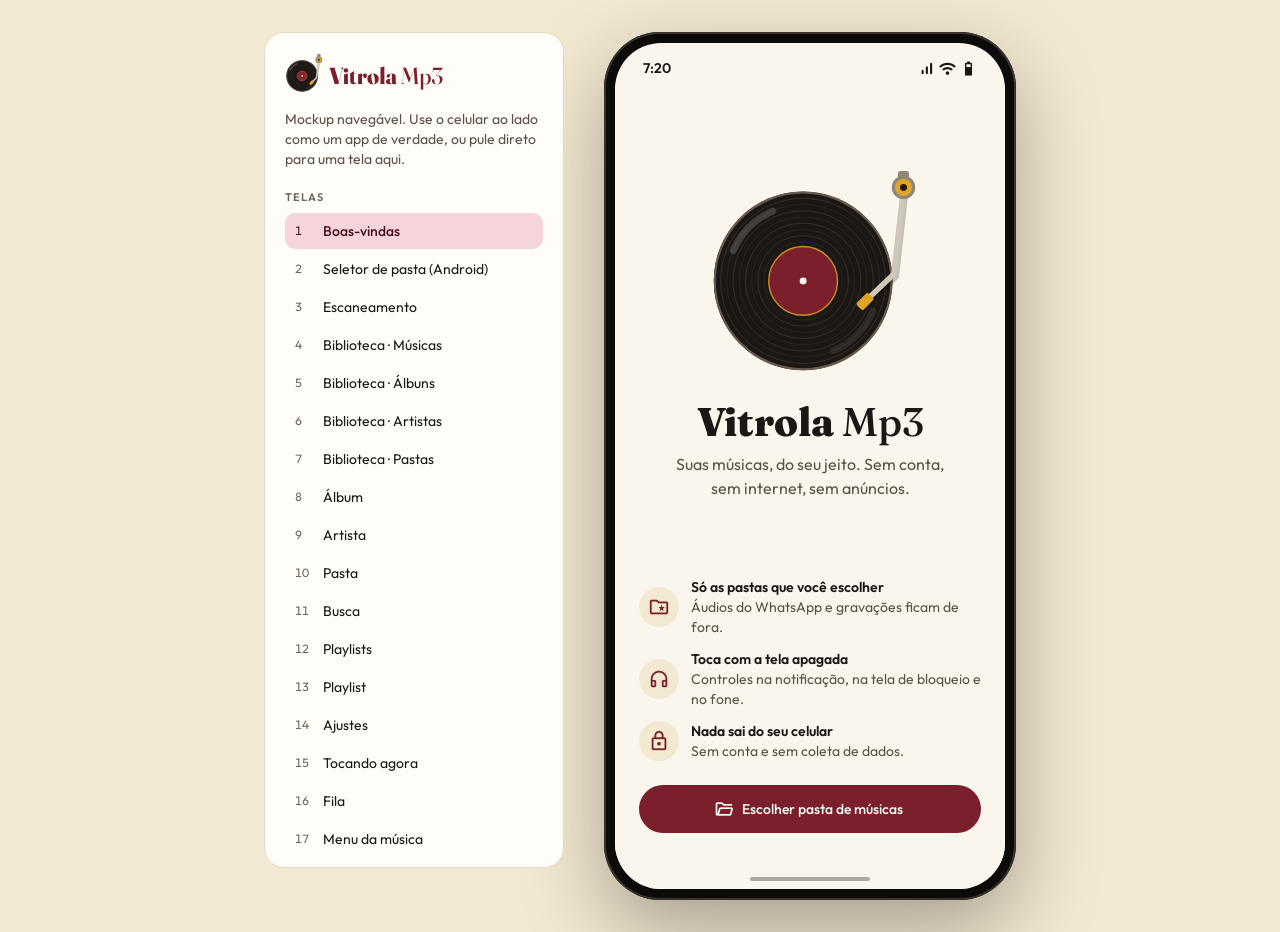
==== design/03-mockup/index.html @ 613a1126 "Adiciona mockup HTML navegável do app - 16 telas: boas-vindas, seletor de pasta (SAF), escaneamento," ====
<!doctype html>
<html lang="pt-BR">
<head>
<meta charset="utf-8">
<meta name="viewport" content="width=device-width, initial-scale=1, viewport-fit=cover">
<title>Vitrola Mp3 – Mockup</title>
<link rel="preconnect" href="https://fonts.googleapis.com">
<link rel="preconnect" href="https://fonts.gstatic.com" crossorigin>
<link href="https://fonts.googleapis.com/css2?family=Fraunces:opsz,wght@9..144,500;9..144,600;9..144,700;9..144,800&family=Outfit:wght@400;500;600&display=swap" rel="stylesheet">
<link href="https://fonts.googleapis.com/css2?family=Material+Symbols+Rounded:opsz,wght,FILL,GRAD@24,400,0..1,0&display=block" rel="stylesheet">
<link rel="stylesheet" href="../02-style-guide/tokens.css">
<link rel="stylesheet" href="mockup.css">
<script src="../02-style-guide/tokens.js"></script>
<script src="dados.js"></script>
</head>
<body>

<div class="stage">
  <!-- Painel de validação (só no desktop) -->
  <aside class="panel" id="panel" aria-label="Painel do mockup">
    <div class="panel-head">
      <img class="logo-p" src="../01-logo/export/vitrola-mp3-horizontal-positivo.svg" alt="Vitrola Mp3">
      <img class="logo-n" src="../01-logo/export/vitrola-mp3-horizontal-negativo.svg" alt="Vitrola Mp3">
      <p>Mockup navegável. Use o celular ao lado como um app de verdade, ou pule direto para uma tela aqui.</p>
    </div>

    <div class="panel-sec">
      <h2>Telas</h2>
      <nav class="jump" id="jump"></nav>
    </div>

    <div class="panel-sec">
      <h2>Simular</h2>
      <div class="sim">
        <button data-sim="notificacao"><span class="ms">notifications</span>Notificação de mídia</button>
        <button data-sim="bloqueio"><span class="ms">lock</span>Tela de bloqueio</button>
        <button data-sim="reabrir"><span class="ms">restart_alt</span>Fechar e reabrir o app</button>
        <button data-sim="fone"><span class="ms">headset_off</span>Desconectar o fone</button>
        <button data-sim="erro"><span class="ms">error</span>Arquivo com problema</button>
        <button data-sim="permissao"><span class="ms">folder_off</span>Perder acesso à pasta</button>
        <button data-sim="zerar"><span class="ms">refresh</span>Começar do zero</button>
      </div>
    </div>

    <div class="panel-sec">
      <h2>Tema</h2>
      <div class="seg" id="panel-theme" role="group" aria-label="Tema">
        <button data-tema="auto">Automático</button><button data-tema="light">Claro</button><button data-tema="dark">Escuro</button>
      </div>
    </div>

    <div class="panel-sec" id="nota-tela">
      <h2>Sobre esta tela</h2>
      <p id="nota-texto"></p>
    </div>
  </aside>

  <!-- Celular -->
  <div class="phone-wrap">
    <div class="phone" id="phone">
      <div class="app" id="app">
        <div class="statusbar"><span id="relogio">9:41</span><span class="sb-icons"><span class="ms">signal_cellular_alt</span><span class="ms">wifi</span><span class="ms">battery_5_bar</span></span></div>
        <div class="screens" id="screens"></div>
        <div class="bottom" id="bottom">
          <div class="mini" id="mini" hidden></div>
          <nav class="bnav" id="bnav" aria-label="Navegação principal">
            <button data-tab="biblioteca"><span class="pill"><span class="ms">library_music</span></span>Biblioteca</button>
            <button data-tab="playlists"><span class="pill"><span class="ms">queue_music</span></span>Playlists</button>
            <button data-tab="busca"><span class="pill"><span class="ms">search</span></span>Buscar</button>
            <button data-tab="ajustes"><span class="pill"><span class="ms">settings</span></span>Ajustes</button>
          </nav>
        </div>
        <div class="np" id="np" aria-hidden="true"></div>
        <div class="overlay" id="overlay"></div>
        <div class="snack-area" id="snack-area"></div>
        <div class="gesture"></div>
      </div>
    </div>
  </div>
</div>

<button class="panel-fab" id="panel-fab" aria-label="Abrir painel do mockup"><span class="ms">chevron_right</span></button>

<script src="mockup.js"></script>
</body>
</html>
---- design/02-style-guide/tokens.css ----
/* Gerado por gerar_tokens.py a partir de tokens.json. Não edite à mão. */
:root {
  --cor-fundo: #FAF6EE;
  --cor-superficie: #FFFDF8;
  --cor-superficie-2: #F3E9D2;
  --cor-superficie-3: #E6DAC0;
  --cor-texto: #1B1714;
  --cor-texto-2: #5A5148;
  --cor-texto-3: #6E655A;
  --cor-borda: #E6DAC0;
  --cor-borda-forte: #A89F90;
  --cor-primaria: #7A1F2B;
  --cor-sobre-primaria: #FFFDF8;
  --cor-primaria-container: #F5D5DA;
  --cor-sobre-primaria-container: #4B121B;
  --cor-destaque: #E0A526;
  --cor-sobre-destaque: #1B1714;
  --cor-destaque-container: #FAE9B8;
  --cor-sobre-destaque-container: #4F3708;
  --cor-erro: #B3261E;
  --cor-sucesso: #2E7D4F;
  --cor-acao-aviso: #E0A526;
  --cor-disco: #1B1714;
  --cor-sulco: #3A322C;
  --cor-metal: #CFC8B8;
  --cor-veu: rgba(27, 23, 20, 0.45);
  --fonte-marca: "Fraunces", Georgia, serif;
  --fonte-interface: "Outfit", system-ui, sans-serif;
  --tipo-display: 800 40px/44px var(--fonte-marca);
  --tipo-titulo: 700 28px/34px var(--fonte-marca);
  --tipo-titulo-m: 600 22px/28px var(--fonte-marca);
  --tipo-subtitulo: 600 18px/24px var(--fonte-interface);
  --tipo-corpo: 400 16px/24px var(--fonte-interface);
  --tipo-corpo-p: 400 14px/20px var(--fonte-interface);
  --tipo-rotulo: 500 14px/20px var(--fonte-interface);
  --tipo-legenda: 400 12px/16px var(--fonte-interface);
  --tipo-sobrelinha: 600 11px/16px var(--fonte-interface);
  --espaco-1: 4px;
  --espaco-2: 8px;
  --espaco-3: 12px;
  --espaco-4: 16px;
  --espaco-5: 20px;
  --espaco-6: 24px;
  --espaco-8: 32px;
  --espaco-10: 40px;
  --espaco-12: 48px;
  --espaco-16: 64px;
  --raio-xs: 6px;
  --raio-p: 10px;
  --raio-m: 14px;
  --raio-g: 20px;
  --raio-gg: 28px;
  --raio-total: 999px;
  --elevacao-1: 0 1px 2px rgba(27,23,20,.08), 0 1px 3px rgba(27,23,20,.06);
  --elevacao-2: 0 4px 12px rgba(27,23,20,.10), 0 2px 4px rgba(27,23,20,.06);
  --elevacao-3: 0 12px 32px rgba(27,23,20,.18), 0 4px 8px rgba(27,23,20,.08);
  --duracao-rapida: 150ms;
  --duracao-media: 300ms;
  --duracao-longa: 500ms;
  --duracao-braco: 700ms;
  --duracao-volta-disco: 1800ms;
  --curva-padrao: cubic-bezier(0.2, 0, 0, 1);
  --curva-entrada: cubic-bezier(0.05, 0.7, 0.1, 1);
  --curva-saida: cubic-bezier(0.3, 0, 0.8, 0.15);
  --curva-braco: cubic-bezier(0.4, 0.1, 0.2, 1);
  color-scheme: light;
}
@media (prefers-color-scheme: dark) {
  :root:not([data-theme="light"]) {
    --cor-fundo: #120F0D;
    --cor-superficie: #1B1714;
    --cor-superficie-2: #26201C;
    --cor-superficie-3: #3A322C;
    --cor-texto: #F3E9D2;
    --cor-texto-2: #CFC8B8;
    --cor-texto-3: #A89F90;
    --cor-borda: #3A322C;
    --cor-borda-forte: #5A5148;
    --cor-primaria: #D67887;
    --cor-sobre-primaria: #330B12;
    --cor-primaria-container: #631824;
    --cor-sobre-primaria-container: #F5D5DA;
    --cor-destaque: #ECBD48;
    --cor-sobre-destaque: #2E2005;
    --cor-destaque-container: #4F3708;
    --cor-sobre-destaque-container: #FAE9B8;
    --cor-erro: #F2B8B5;
    --cor-sucesso: #7FD1A0;
    --cor-acao-aviso: #7A1F2B;
    --cor-disco: #0B0908;
    --cor-sulco: #2C2521;
    --cor-metal: #CFC8B8;
    --cor-veu: rgba(0, 0, 0, 0.6);
    color-scheme: dark;
  }
}
:root[data-theme="dark"] {
  --cor-fundo: #120F0D;
  --cor-superficie: #1B1714;
  --cor-superficie-2: #26201C;
  --cor-superficie-3: #3A322C;
  --cor-texto: #F3E9D2;
  --cor-texto-2: #CFC8B8;
  --cor-texto-3: #A89F90;
  --cor-borda: #3A322C;
  --cor-borda-forte: #5A5148;
  --cor-primaria: #D67887;
  --cor-sobre-primaria: #330B12;
  --cor-primaria-container: #631824;
  --cor-sobre-primaria-container: #F5D5DA;
  --cor-destaque: #ECBD48;
  --cor-sobre-destaque: #2E2005;
  --cor-destaque-container: #4F3708;
  --cor-sobre-destaque-container: #FAE9B8;
  --cor-erro: #F2B8B5;
  --cor-sucesso: #7FD1A0;
  --cor-acao-aviso: #7A1F2B;
  --cor-disco: #0B0908;
  --cor-sulco: #2C2521;
  --cor-metal: #CFC8B8;
  --cor-veu: rgba(0, 0, 0, 0.6);
  color-scheme: dark;
}
---- design/03-mockup/mockup.css ----
/* Mockup do Vitrola Mp3. Cores, tipos e medidas vêm de ../02-style-guide/tokens.css */

* { box-sizing: border-box; }
html, body { margin: 0; height: 100%; }
body { background: var(--cor-superficie-2); color: var(--cor-texto); font: var(--tipo-corpo); -webkit-font-smoothing: antialiased; }
button { font: inherit; color: inherit; }
[hidden] { display: none !important; }
.ms { font-family: "Material Symbols Rounded"; font-weight: normal; font-style: normal; font-size: 24px; line-height: 1; display: inline-block; white-space: nowrap; direction: ltr; font-feature-settings: "liga"; font-variation-settings: "FILL" 0, "wght" 400, "opsz" 24; user-select: none; flex: none; }
.ms.fill { font-variation-settings: "FILL" 1, "wght" 400, "opsz" 24; }

/* ---------- Palco: painel + celular ---------- */
.stage { min-height: 100%; display: flex; gap: 40px; justify-content: center; align-items: flex-start; padding: 32px 24px; }
.panel { width: 300px; flex: none; position: sticky; top: 32px; max-height: calc(100vh - 64px); overflow: auto; background: var(--cor-superficie); border: 1px solid var(--cor-borda); border-radius: var(--raio-g); padding: 20px; display: flex; flex-direction: column; gap: 20px; }
.panel-head img { height: 40px; }
.panel-head p { font: var(--tipo-corpo-p); color: var(--cor-texto-2); margin: 10px 0 0; }
.logo-n { display: none; }
:root[data-theme="dark"] .logo-p { display: none; }
:root[data-theme="dark"] .logo-n { display: block; }
@media (prefers-color-scheme: dark) {
  :root:not([data-theme="light"]) .logo-p { display: none; }
  :root:not([data-theme="light"]) .logo-n { display: block; }
}
.panel h2 { font: var(--tipo-sobrelinha); letter-spacing: .08em; text-transform: uppercase; color: var(--cor-texto-3); margin: 0 0 8px; }
.jump { display: flex; flex-direction: column; gap: 2px; }
.jump button, .sim button { text-align: left; border: 0; background: none; padding: 8px 10px; border-radius: var(--raio-p); cursor: pointer; font: var(--tipo-corpo-p); color: var(--cor-texto); display: flex; align-items: center; gap: 10px; }
.jump button:hover, .sim button:hover { background: var(--cor-superficie-2); }
.jump button[aria-current="true"] { background: var(--cor-primaria-container); color: var(--cor-sobre-primaria-container); font-weight: 500; }
.jump .n { font: var(--tipo-legenda); color: var(--cor-texto-3); width: 18px; font-variant-numeric: tabular-nums; }
.jump button[aria-current="true"] .n { color: inherit; }
.sim { display: flex; flex-direction: column; gap: 2px; }
.sim .ms { font-size: 20px; color: var(--cor-texto-2); }
.seg { display: flex; background: var(--cor-superficie-2); border-radius: var(--raio-total); padding: 3px; }
.seg button { flex: 1; border: 0; background: none; border-radius: var(--raio-total); padding: 7px 4px; font: var(--tipo-rotulo); font-size: 13px; color: var(--cor-texto-2); cursor: pointer; }
.seg button[aria-pressed="true"] { background: var(--cor-superficie); color: var(--cor-texto); box-shadow: var(--elevacao-1); }
#nota-texto { margin: 0; font: var(--tipo-corpo-p); color: var(--cor-texto-2); }
.panel-fab { display: none; }

.phone-wrap { flex: none; }
.phone { width: 412px; height: 868px; border-radius: 56px; padding: 11px; background: #0D0B0A; box-shadow: 0 30px 80px rgba(27,23,20,.35), inset 0 0 0 2px #3A322C; }
.app { position: relative; width: 390px; height: 846px; border-radius: 46px; overflow: hidden; overflow: clip; background: var(--cor-fundo); display: flex; flex-direction: column; isolation: isolate; }

/* Celular de verdade: sem quadro, app em tela cheia */
@media (max-width: 760px) {
  .stage { padding: 0; display: block; }
  .phone-wrap { width: 100%; }
  .phone { width: 100%; height: 100dvh; border-radius: 0; padding: 0; box-shadow: none; background: none; }
  .app { width: 100%; height: 100dvh; border-radius: 0; }
  .statusbar, .gesture { display: none; }
  .panel { display: none; position: fixed; inset: 0; z-index: 100; width: auto; max-height: none; border-radius: 0; top: 0; }
  .panel.aberto { display: flex; }
  .panel-fab { display: grid; place-items: center; position: fixed; top: 50%; left: 0; z-index: 101; width: 22px; height: 56px; margin-top: -28px; border-radius: 0 12px 12px 0; border: 0; background: var(--cor-texto); color: var(--cor-fundo); opacity: .45; cursor: pointer; padding: 0; }
  .panel-fab .ms { font-size: 18px; }
  .panel.aberto + .phone-wrap + .panel-fab, .panel-fab.aberto { opacity: .9; }
}
@media (min-width: 761px) and (max-width: 1100px) { .panel { width: 250px; } .stage { gap: 24px; } }

/* ---------- Barras do sistema ---------- */
.statusbar { height: 44px; flex: none; display: flex; justify-content: space-between; align-items: center; padding: 6px 28px 0; font: 600 14px/1 var(--fonte-interface); color: var(--cor-texto); z-index: 5; }
.sb-icons { display: flex; gap: 4px; }
.sb-icons .ms { font-size: 17px; }
.gesture { position: absolute; bottom: 8px; left: 50%; width: 120px; height: 4px; margin-left: -60px; border-radius: 2px; background: var(--cor-texto); opacity: .35; z-index: 60; pointer-events: none; }

/* ---------- Telas ---------- */
.screens { flex: 1; position: relative; overflow: hidden; overflow: clip; }
.screen { position: absolute; inset: 0; overflow-y: auto; overflow-x: hidden; background: var(--cor-fundo); scrollbar-width: none; padding-bottom: 24px; }
.screen::-webkit-scrollbar { display: none; }
.screen.push-in { animation: pushIn var(--duracao-media) var(--curva-padrao) both; z-index: 2; }
.screen.push-out { animation: pushOut var(--duracao-media) var(--curva-padrao) both; }
.screen.pop-in { animation: popIn var(--duracao-media) var(--curva-padrao) both; }
.screen.pop-out { animation: popOut var(--duracao-media) var(--curva-padrao) both; z-index: 2; }
.screen.fade-in { animation: fadeIn var(--duracao-media) var(--curva-padrao) both; z-index: 2; }
@keyframes pushIn { from { transform: translateX(100%); } to { transform: none; } }
@keyframes pushOut { to { transform: translateX(-25%); opacity: .6; } }
@keyframes popIn { from { transform: translateX(-25%); opacity: .6; } to { transform: none; opacity: 1; } }
@keyframes popOut { to { transform: translateX(100%); } }
@keyframes fadeIn { from { opacity: 0; transform: translateY(8px); } to { opacity: 1; transform: none; } }

.topbar { position: sticky; top: 0; z-index: 3; display: flex; align-items: center; gap: 4px; padding: 6px 8px; min-height: 60px; background: color-mix(in srgb, var(--cor-fundo) 92%, transparent); backdrop-filter: blur(12px); }
.topbar h1 { font: var(--tipo-titulo); margin: 0 0 0 8px; flex: 1; white-space: nowrap; overflow: hidden; text-overflow: ellipsis; }
.topbar h1.small { font: var(--tipo-subtitulo); }
.topbar.scrolled { box-shadow: 0 1px 0 var(--cor-borda); }
.pad { padding: 0 16px; }

/* ---------- Componentes (do style guide) ---------- */
.btn { font: var(--tipo-rotulo); height: 48px; padding: 0 22px; border-radius: var(--raio-total); border: 0; cursor: pointer; display: inline-flex; align-items: center; justify-content: center; gap: 8px; transition: transform var(--duracao-rapida) var(--curva-padrao), box-shadow var(--duracao-rapida); white-space: nowrap; }
.btn .ms { font-size: 20px; margin-left: -4px; }
.btn:active { transform: scale(.97); }
.btn-pri { background: var(--cor-primaria); color: var(--cor-sobre-primaria); }
.btn-ton { background: var(--cor-primaria-container); color: var(--cor-sobre-primaria-container); }
.btn-dest { background: var(--cor-destaque); color: var(--cor-sobre-destaque); }
.btn-cont { background: transparent; color: var(--cor-primaria); box-shadow: inset 0 0 0 1.5px var(--cor-borda-forte); }
.btn-txt { background: transparent; color: var(--cor-primaria); padding: 0 12px; }
.btn-perigo { background: var(--cor-erro); color: var(--cor-superficie); }
.btn-row { display: flex; gap: 10px; }
.btn-row .btn { flex: 1; }
.icon-btn { width: 48px; height: 48px; border-radius: 50%; border: 0; background: transparent; color: var(--cor-texto); display: inline-grid; place-items: center; cursor: pointer; flex: none; transition: background var(--duracao-rapida); position: relative; }
.icon-btn:hover { background: color-mix(in srgb, var(--cor-texto) 7%, transparent); }
.icon-btn.on { color: var(--cor-primaria); }
.icon-btn.on::after { content: ""; position: absolute; bottom: 6px; width: 4px; height: 4px; border-radius: 50%; background: currentColor; }
.icon-btn.fav-on { color: var(--cor-primaria); }
.chips { display: flex; gap: 8px; padding: 4px 16px 12px; overflow-x: auto; scrollbar-width: none; }
.chip-f { font: var(--tipo-rotulo); height: 36px; padding: 0 14px; border-radius: var(--raio-total); border: 1.5px solid var(--cor-borda-forte); background: transparent; color: var(--cor-texto-2); cursor: pointer; display: inline-flex; align-items: center; gap: 6px; flex: none; transition: all var(--duracao-rapida) var(--curva-padrao); }
.chip-f .ms { font-size: 18px; margin-left: -4px; display: none; }
.chip-f[aria-pressed="true"] { background: var(--cor-primaria); border-color: var(--cor-primaria); color: var(--cor-sobre-primaria); }
.chip-f[aria-pressed="true"] .ms { display: inline-block; }
:focus-visible { outline: 3px solid var(--cor-destaque); outline-offset: 2px; }

/* Lista de músicas */
.track { display: grid; grid-template-columns: 48px 1fr auto auto; gap: 12px; align-items: center; padding: 6px 0 6px 16px; min-height: 64px; cursor: pointer; transition: background var(--duracao-rapida); }
.track:hover { background: color-mix(in srgb, var(--cor-texto) 5%, transparent); }
.track .cover { width: 48px; height: 48px; border-radius: var(--raio-p); overflow: hidden; position: relative; }
.track .num { width: 48px; text-align: center; font: var(--tipo-rotulo); color: var(--cor-texto-3); font-variant-numeric: tabular-nums; position: relative; height: 48px; display: grid; place-items: center; }
.track .ti { font: var(--tipo-rotulo); font-size: 15px; white-space: nowrap; overflow: hidden; text-overflow: ellipsis; }
.track .ar { font: var(--tipo-corpo-p); color: var(--cor-texto-2); white-space: nowrap; overflow: hidden; text-overflow: ellipsis; }
.track .du { font: var(--tipo-legenda); color: var(--cor-texto-3); font-variant-numeric: tabular-nums; }
.track.ativa .ti { color: var(--cor-primaria); }
.eq { position: absolute; inset: 0; background: rgba(27,23,20,.55); display: none; align-items: flex-end; justify-content: center; gap: 3px; padding-bottom: 14px; }
.track .num .eq { background: none; padding-bottom: 15px; }
.track.ativa .eq { display: flex; }
.track.ativa .num .n { visibility: hidden; }
.eq i { width: 4px; height: 18px; background: var(--cor-destaque); border-radius: 2px; transform-origin: bottom; animation: eq 900ms var(--curva-padrao) infinite alternate; }
.eq i:nth-child(2) { animation-delay: -300ms; animation-duration: 700ms; }
.eq i:nth-child(3) { animation-delay: -600ms; animation-duration: 1100ms; }
.pausado .eq i { animation-play-state: paused; }
@keyframes eq { from { transform: scaleY(.25); } to { transform: scaleY(1); } }
.cover svg, .art svg { width: 100%; height: 100%; display: block; }

.list-head { display: flex; align-items: center; justify-content: space-between; padding: 4px 8px 4px 16px; }
.list-head .count { font: var(--tipo-corpo-p); color: var(--cor-texto-2); }
.sort { display: inline-flex; align-items: center; gap: 4px; border: 0; background: none; color: var(--cor-texto-2); font: var(--tipo-rotulo); padding: 8px; border-radius: var(--raio-p); cursor: pointer; }
.sort .ms { font-size: 18px; }

/* Álbuns */
.albums { display: grid; grid-template-columns: 1fr 1fr; gap: 16px 14px; padding: 4px 16px 16px; }
.album { cursor: pointer; min-width: 0; }
.album .art { aspect-ratio: 1; border-radius: var(--raio-m); overflow: hidden; box-shadow: var(--elevacao-1); transition: transform var(--duracao-rapida) var(--curva-padrao); }
.album:active .art { transform: scale(.97); }
.album .ti { font: var(--tipo-rotulo); margin-top: 8px; white-space: nowrap; overflow: hidden; text-overflow: ellipsis; }
.album .ar { font: var(--tipo-legenda); color: var(--cor-texto-2); white-space: nowrap; overflow: hidden; text-overflow: ellipsis; }
.hscroll { display: flex; gap: 14px; overflow-x: auto; padding: 4px 16px 8px; scrollbar-width: none; }
.hscroll .album { width: 136px; flex: none; }

/* Linhas genéricas (artistas, pastas, ajustes) */
.row-i { display: grid; grid-template-columns: 44px 1fr auto; gap: 14px; align-items: center; padding: 10px 8px 10px 16px; min-height: 68px; cursor: pointer; transition: background var(--duracao-rapida); }
.row-i:hover { background: color-mix(in srgb, var(--cor-texto) 5%, transparent); }
.row-i .ic { width: 44px; height: 44px; border-radius: var(--raio-p); background: var(--cor-destaque-container); color: var(--cor-sobre-destaque-container); display: grid; place-items: center; overflow: hidden; }
.row-i .ic.pri { background: var(--cor-primaria-container); color: var(--cor-sobre-primaria-container); }
.row-i .ic.round { border-radius: 50%; }
.row-i .ti { font: var(--tipo-rotulo); font-size: 15px; white-space: nowrap; overflow: hidden; text-overflow: ellipsis; }
.row-i .sb { font: var(--tipo-legenda); color: var(--cor-texto-2); }
.row-i .chev { color: var(--cor-texto-3); margin-right: 8px; }
.group { margin: 0 16px 16px; background: var(--cor-superficie); border: 1px solid var(--cor-borda); border-radius: var(--raio-g); overflow: hidden; }
.group .row-i { padding-left: 14px; }
.group .row-i + .row-i { border-top: 1px solid var(--cor-borda); }
.group-title { font: var(--tipo-sobrelinha); letter-spacing: .08em; text-transform: uppercase; color: var(--cor-texto-3); margin: 20px 16px 8px; }
.switch { width: 52px; height: 32px; border-radius: var(--raio-total); background: var(--cor-superficie-3); border: 2px solid var(--cor-borda-forte); position: relative; cursor: pointer; transition: background var(--duracao-media) var(--curva-padrao); margin-right: 8px; flex: none; }
.switch::after { content: ""; position: absolute; top: 4px; left: 4px; width: 20px; height: 20px; border-radius: 50%; background: var(--cor-borda-forte); transition: all var(--duracao-media) var(--curva-padrao); }
.switch[aria-checked="true"] { background: var(--cor-primaria); border-color: var(--cor-primaria); }
.switch[aria-checked="true"]::after { left: 24px; background: var(--cor-sobre-primaria); }
.crumbs { font: var(--tipo-legenda); color: var(--cor-texto-3); padding: 0 16px 8px; display: flex; gap: 4px; align-items: center; flex-wrap: wrap; }
.crumbs .ms { font-size: 14px; }

/* ---------- Boas-vindas ---------- */
.welcome { min-height: 100%; display: flex; flex-direction: column; padding: 24px 24px 32px; }
.welcome .hero { flex: 1; display: flex; flex-direction: column; align-items: center; justify-content: center; text-align: center; gap: 8px; }
.welcome .hero svg { width: 220px; height: 220px; margin-bottom: 8px; }
.welcome h1 { font: var(--tipo-display); margin: 0; }
.welcome h1 span { font-weight: 500; }
.welcome p { color: var(--cor-texto-2); margin: 0; max-width: 300px; }
.welcome .promessas { display: grid; gap: 12px; margin: 24px 0; }
.welcome .promessas div { display: grid; grid-template-columns: 40px 1fr; gap: 12px; align-items: center; font: var(--tipo-corpo-p); color: var(--cor-texto-2); text-align: left; }
.welcome .promessas .ms { width: 40px; height: 40px; border-radius: 50%; background: var(--cor-superficie-2); color: var(--cor-primaria); display: grid; place-items: center; font-size: 22px; }
.welcome .promessas b { color: var(--cor-texto); font-weight: 600; display: block; }

/* ---------- Seletor do sistema (imita o Android, não o app) ---------- */
.sys { position: absolute; inset: 0; z-index: 40; background: #FFFFFF; color: #1F1F1F; font-family: Roboto, system-ui, sans-serif; display: flex; flex-direction: column; animation: fadeIn var(--duracao-media) var(--curva-padrao); }
:root[data-theme="dark"] .sys { background: #1F1F1F; color: #E3E3E3; }
@media (prefers-color-scheme: dark) { :root:not([data-theme="light"]) .sys { background: #1F1F1F; color: #E3E3E3; } }
.sys-top { display: flex; align-items: center; gap: 8px; padding: 50px 8px 4px; }
.sys-top .t { font-size: 20px; flex: 1; }
.sys-top button { width: 48px; height: 48px; border: 0; background: none; border-radius: 50%; cursor: pointer; display: grid; place-items: center; }
.sys-crumb { padding: 8px 20px 12px; font-size: 14px; color: #0B57D0; display: flex; gap: 6px; align-items: center; flex-wrap: wrap; }
:root[data-theme="dark"] .sys-crumb { color: #A8C7FA; }
.sys-crumb button { border: 0; background: none; color: inherit; font: inherit; cursor: pointer; padding: 0; }
.sys-list { flex: 1; overflow: auto; }
.sys-item { display: flex; align-items: center; gap: 20px; padding: 14px 24px; cursor: pointer; font-size: 16px; }
.sys-item:hover { background: rgba(127,127,127,.12); }
.sys-item .ms { color: #5F6368; }
.sys-item.file { cursor: default; opacity: .55; }
.sys-empty { padding: 24px; color: #5F6368; font-size: 14px; }
.sys-bottom { padding: 12px 16px 28px; border-top: 1px solid rgba(127,127,127,.25); display: flex; justify-content: flex-end; }
.sys-bottom button { border: 0; background: #0B57D0; color: #fff; font: 500 14px/1 Roboto, system-ui, sans-serif; letter-spacing: .02em; padding: 12px 22px; border-radius: 20px; cursor: pointer; }
.sys-bottom button:disabled { background: rgba(127,127,127,.3); cursor: not-allowed; }
.sys-dialog { position: absolute; inset: 0; z-index: 45; background: rgba(0,0,0,.45); display: grid; place-items: center; padding: 24px; animation: fadeIn var(--duracao-rapida); }
.sys-dialog .box { background: #F0F4F9; color: #1F1F1F; border-radius: 28px; padding: 24px; font-family: Roboto, system-ui, sans-serif; max-width: 320px; }
:root[data-theme="dark"] .sys-dialog .box { background: #2D2F31; color: #E3E3E3; }
.sys-dialog h3 { font-size: 20px; font-weight: 400; margin: 0 0 16px; line-height: 1.35; }
.sys-dialog p { font-size: 14px; margin: 0 0 20px; opacity: .8; line-height: 1.45; }
.sys-dialog .acts { display: flex; justify-content: flex-end; gap: 8px; }
.sys-dialog .acts button { border: 0; background: none; color: #0B57D0; font: 500 14px/1 Roboto, system-ui, sans-serif; padding: 10px 12px; border-radius: 20px; cursor: pointer; }
:root[data-theme="dark"] .sys-dialog .acts button { color: #A8C7FA; }
.sys-tag { position: absolute; top: 50px; right: 12px; z-index: 46; font: 600 10px/1 var(--fonte-interface); letter-spacing: .06em; text-transform: uppercase; background: #E8EAED; color: #5F6368; padding: 5px 8px; border-radius: 6px; }

/* ---------- Escaneamento ---------- */
.scan { min-height: 100%; display: flex; flex-direction: column; align-items: center; justify-content: center; text-align: center; padding: 24px; gap: 16px; }
.scan svg { width: 220px; height: 210px; }
.scan h2 { font: var(--tipo-titulo); margin: 0; }
.scan .count { font: var(--tipo-subtitulo); color: var(--cor-texto-2); font-variant-numeric: tabular-nums; }
.scan .file { font: var(--tipo-legenda); color: var(--cor-texto-3); height: 16px; max-width: 300px; white-space: nowrap; overflow: hidden; text-overflow: ellipsis; }
.scan .bar { width: 260px; height: 6px; border-radius: 3px; background: var(--cor-superficie-3); overflow: hidden; }
.scan .bar i { display: block; height: 100%; width: 0; background: repeating-linear-gradient(-45deg, var(--cor-destaque) 0 8px, var(--cor-destaque-container) 8px 16px); background-size: 22.6px 22.6px; animation: listras 1s linear infinite; transition: width var(--duracao-rapida) linear; border-radius: 3px; }
@keyframes listras { to { background-position: 22.6px 0; } }
.scan .done { display: flex; flex-direction: column; gap: 16px; align-items: center; animation: fadeIn var(--duracao-media) var(--curva-padrao); }

/* ---------- Disco e braço (reutilizado em boas-vindas, escaneamento e player) ---------- */
.gira { transform-box: view-box; }
.tocando .gira { animation: spin var(--duracao-volta-disco) linear infinite; }
.desacelera .gira { animation: spin var(--duracao-volta-disco) cubic-bezier(.2,.6,.4,1) 1; }
@keyframes spin { to { transform: rotate(360deg); } }
.braco { transform-box: view-box; transition: transform var(--duracao-braco) var(--curva-braco); }
svg.demo .braco, svg[data-disco] .braco { transform: rotate(-14deg); }
svg.demo, svg[data-disco] { overflow: visible; }
svg.demo.baixo .braco, svg[data-disco].baixo .braco { transform: none; }
svg.demo.baixo .gira { animation: spin var(--duracao-volta-disco) linear infinite; animation-delay: var(--duracao-braco); }

/* ---------- Detalhe (álbum, artista, playlist) ---------- */
.detail-head { display: flex; flex-direction: column; align-items: center; text-align: center; padding: 4px 24px 16px; gap: 6px; }
.detail-head .art { width: 220px; height: 220px; border-radius: var(--raio-g); overflow: hidden; box-shadow: var(--elevacao-3); margin-bottom: 12px; }
.detail-head .art.round { border-radius: 50%; }
.detail-head h2 { font: var(--tipo-titulo); margin: 0; }
.detail-head .by { font: var(--tipo-rotulo); color: var(--cor-primaria); background: none; border: 0; cursor: pointer; padding: 2px 6px; border-radius: var(--raio-p); }
.detail-head .meta { font: var(--tipo-legenda); color: var(--cor-texto-2); }
.detail-actions { display: flex; gap: 10px; padding: 0 16px 12px; }
.detail-actions .btn { flex: 1; }
.pl-art { width: 180px; height: 180px; border-radius: var(--raio-g); display: grid; place-items: center; box-shadow: var(--elevacao-2); margin-bottom: 12px; }
.pl-art .ms { font-size: 72px; }
.pl-mosaic { display: grid; grid-template-columns: 1fr 1fr; overflow: hidden; width: 100%; height: 100%; }
.pl-mosaic svg, .pl-art > svg { width: 100%; height: 100%; display: block; }

/* ---------- Busca ---------- */
.search { margin: 4px 16px 12px; height: 52px; border-radius: var(--raio-total); background: var(--cor-superficie-2); display: flex; align-items: center; gap: 10px; padding: 0 4px 0 16px; border: 2px solid transparent; transition: border-color var(--duracao-rapida); }
.search:focus-within { border-color: var(--cor-primaria); background: var(--cor-superficie); }
.search input { flex: 1; border: 0; background: none; font: var(--tipo-corpo); color: var(--cor-texto); outline: none; min-width: 0; }
.search input::placeholder { color: var(--cor-texto-3); }
.search > .ms { color: var(--cor-texto-2); }
.sec-title { font: var(--tipo-subtitulo); margin: 16px 16px 6px; display: flex; justify-content: space-between; align-items: center; }
.sec-title button { font: var(--tipo-rotulo); color: var(--cor-primaria); background: none; border: 0; cursor: pointer; padding: 6px; }
.recentes { display: flex; flex-wrap: wrap; gap: 8px; padding: 0 16px; }
.recentes .chip-f .ms { display: inline-block; }
.hl { background: var(--cor-destaque-container); color: var(--cor-sobre-destaque-container); border-radius: 3px; }

/* ---------- Estado vazio ---------- */
.empty { text-align: center; padding: 48px 32px; display: flex; flex-direction: column; align-items: center; gap: 8px; }
.empty svg { width: 140px; height: 140px; margin-bottom: 8px; }
.empty .ms.big { font-size: 56px; color: var(--cor-texto-3); margin-bottom: 8px; }
.empty h3 { font: var(--tipo-titulo-m); margin: 0; }
.empty p { color: var(--cor-texto-2); margin: 0 0 12px; font: var(--tipo-corpo-p); max-width: 280px; }

/* ---------- Mini player + navegação ---------- */
.bottom { flex: none; z-index: 4; background: var(--cor-fundo); }
.mini { margin: 0 8px 8px; background: var(--cor-superficie-2); border-radius: var(--raio-g); overflow: hidden; box-shadow: var(--elevacao-2); cursor: pointer; animation: fadeIn var(--duracao-media) var(--curva-padrao); }
.mini .prog { height: 3px; background: var(--cor-superficie-3); }
.mini .prog i { display: block; height: 100%; background: var(--cor-primaria); width: 0; }
.mini .row { display: grid; grid-template-columns: 44px 1fr auto auto; gap: 10px; align-items: center; padding: 6px 4px 6px 10px; }
.mini svg.mdisc { width: 44px; height: 44px; display: block; }
.mini .ti { font: var(--tipo-rotulo); white-space: nowrap; overflow: hidden; text-overflow: ellipsis; }
.mini .ar { font: var(--tipo-legenda); color: var(--cor-texto-2); white-space: nowrap; overflow: hidden; text-overflow: ellipsis; }
.bnav { display: grid; grid-template-columns: repeat(4, 1fr); background: var(--cor-superficie); border-top: 1px solid var(--cor-borda); padding: 8px 4px 26px; }
.bnav button { background: none; border: 0; display: flex; flex-direction: column; align-items: center; gap: 4px; color: var(--cor-texto-2); font: var(--tipo-legenda); font-weight: 500; cursor: pointer; padding: 0; }
.bnav .pill { width: 56px; height: 30px; border-radius: var(--raio-total); display: grid; place-items: center; transition: background var(--duracao-media) var(--curva-padrao); }
.bnav button[aria-current="page"] { color: var(--cor-texto); }
.bnav button[aria-current="page"] .pill { background: var(--cor-primaria-container); color: var(--cor-sobre-primaria-container); }
.bnav button[aria-current="page"] .ms { font-variation-settings: "FILL" 1, "wght" 400, "opsz" 24; }
@media (max-width: 760px) { .bnav { padding-bottom: max(10px, env(safe-area-inset-bottom)); } }

/* ---------- Tocando agora ---------- */
.np { position: absolute; inset: 0; z-index: 20; background: var(--np-fundo, var(--cor-fundo)); transform: translateY(100%); transition: transform var(--duracao-longa) var(--curva-entrada), visibility 0s linear var(--duracao-longa); visibility: hidden; display: flex; flex-direction: column; padding: 44px 0 26px; }
.np.aberto { transform: none; visibility: visible; transition: transform var(--duracao-longa) var(--curva-entrada); }
.np.fechando { transition: transform var(--duracao-media) var(--curva-saida); }
@media (max-width: 760px) { .np { padding-top: 8px; padding-bottom: 12px; } }
.np-top { display: flex; align-items: center; padding: 4px 8px; }
.np-top .src { flex: 1; text-align: center; min-width: 0; }
.np-top .src small { display: block; font: var(--tipo-sobrelinha); letter-spacing: .08em; text-transform: uppercase; color: var(--cor-texto-2); }
.np-top .src b { display: block; font: var(--tipo-rotulo); white-space: nowrap; overflow: hidden; text-overflow: ellipsis; }
.np-disc { flex: 1; display: grid; place-items: center; min-height: 0; padding: 4px 16px; }
.np-disc svg { width: 100%; max-width: 360px; max-height: 100%; }
.np-info { display: grid; grid-template-columns: 1fr auto; align-items: center; padding: 8px 16px 0 24px; gap: 8px; }
.np-info h2 { font: var(--tipo-titulo); margin: 0; white-space: nowrap; overflow: hidden; text-overflow: ellipsis; }
.np-info .ar { font: var(--tipo-corpo); color: var(--cor-texto-2); background: none; border: 0; padding: 0; cursor: pointer; text-align: left; white-space: nowrap; overflow: hidden; text-overflow: ellipsis; max-width: 100%; }
.np-seek { padding: 12px 24px 0; }
.np-seek input { width: 100%; appearance: none; -webkit-appearance: none; height: 24px; background: transparent; cursor: pointer; margin: 0; }
.np-seek input::-webkit-slider-runnable-track { height: 6px; border-radius: 3px; background: linear-gradient(to right, var(--cor-primaria) var(--p, 0%), var(--cor-superficie-3) var(--p, 0%)); }
.np-seek input::-moz-range-track { height: 6px; border-radius: 3px; background: var(--cor-superficie-3); }
.np-seek input::-moz-range-progress { height: 6px; border-radius: 3px; background: var(--cor-primaria); }
.np-seek input::-webkit-slider-thumb { -webkit-appearance: none; width: 18px; height: 18px; border-radius: 50%; background: var(--cor-destaque); margin-top: -6px; border: 3px solid var(--cor-superficie); box-shadow: var(--elevacao-1); }
.np-seek input::-moz-range-thumb { width: 14px; height: 14px; border-radius: 50%; background: var(--cor-destaque); border: 3px solid var(--cor-superficie); }
.np-seek .times { display: flex; justify-content: space-between; font: var(--tipo-legenda); color: var(--cor-texto-2); font-variant-numeric: tabular-nums; }
.np-controls { display: flex; align-items: center; justify-content: space-between; padding: 8px 16px; }
.play { width: 76px; height: 76px; border-radius: 50%; border: 0; background: var(--cor-primaria); color: var(--cor-sobre-primaria); display: grid; place-items: center; cursor: pointer; box-shadow: var(--elevacao-2); transition: transform var(--duracao-rapida) var(--curva-padrao), border-radius var(--duracao-media) var(--curva-padrao); }
.play .ms { font-size: 42px; }
.play:active { transform: scale(.94); }
.play.tocando-btn { border-radius: 26px; }
.np-controls .ms.big { font-size: 34px; }
.np-extra { display: flex; justify-content: space-around; padding: 4px 24px 0; }
.np-extra .icon-btn { color: var(--cor-texto-2); }
.np-extra .icon-btn.on { color: var(--cor-primaria); }
.timer-tag { font: var(--tipo-legenda); color: var(--cor-primaria); text-align: center; height: 16px; margin-top: -4px; font-variant-numeric: tabular-nums; }

/* ---------- Sobreposições: folhas, diálogos, avisos ---------- */
.overlay { position: absolute; inset: 0; z-index: 30; pointer-events: none; }
.veu { position: absolute; inset: 0; background: var(--cor-veu); opacity: 0; transition: opacity var(--duracao-media) var(--curva-padrao); pointer-events: auto; }
.veu.on { opacity: 1; }
.sheet { position: absolute; left: 0; right: 0; bottom: 0; max-height: 82%; background: var(--cor-superficie); border-radius: var(--raio-gg) var(--raio-gg) 0 0; padding: 8px 0 30px; transform: translateY(100%); transition: transform var(--duracao-media) var(--curva-entrada); pointer-events: auto; display: flex; flex-direction: column; box-shadow: var(--elevacao-3); }
.sheet.on { transform: none; }
.sheet .grab { width: 36px; height: 4px; border-radius: 2px; background: var(--cor-borda-forte); margin: 4px auto 8px; flex: none; }
.sheet .s-head { display: grid; grid-template-columns: 48px 1fr; gap: 12px; align-items: center; padding: 4px 16px 12px; border-bottom: 1px solid var(--cor-borda); }
.sheet .s-head .cover { width: 48px; height: 48px; border-radius: var(--raio-p); overflow: hidden; }
.sheet .s-head .ti { font: var(--tipo-rotulo); font-size: 15px; }
.sheet .s-head .ar { font: var(--tipo-corpo-p); color: var(--cor-texto-2); }
.sheet h3 { font: var(--tipo-titulo-m); margin: 4px 20px 12px; }
.sheet .s-body { overflow-y: auto; flex: 1; }
.menu-i { display: flex; align-items: center; gap: 16px; padding: 14px 20px; cursor: pointer; font: var(--tipo-corpo); width: 100%; border: 0; background: none; text-align: left; color: var(--cor-texto); }
.menu-i:hover { background: color-mix(in srgb, var(--cor-texto) 5%, transparent); }
.menu-i .ms { color: var(--cor-texto-2); }
.menu-i.sel { color: var(--cor-primaria); font-weight: 500; }
.menu-i.sel .ms { color: var(--cor-primaria); }
.menu-i .end { margin-left: auto; }
.q-label { font: var(--tipo-sobrelinha); letter-spacing: .08em; text-transform: uppercase; color: var(--cor-texto-3); padding: 12px 16px 4px; }
.q-row { display: grid; grid-template-columns: 24px 48px 1fr auto; gap: 12px; align-items: center; padding: 6px 4px 6px 12px; cursor: pointer; }
.q-row:hover { background: color-mix(in srgb, var(--cor-texto) 5%, transparent); }
.q-row .drag { color: var(--cor-texto-3); cursor: grab; font-size: 20px; }
.q-row .cover { width: 48px; height: 48px; border-radius: var(--raio-p); overflow: hidden; position: relative; }
.q-row .ti { font: var(--tipo-rotulo); white-space: nowrap; overflow: hidden; text-overflow: ellipsis; }
.q-row .ar { font: var(--tipo-legenda); color: var(--cor-texto-2); }
.q-row.ativa .ti { color: var(--cor-primaria); }
.q-row.ativa .eq { display: flex; }
.q-row.passada { opacity: .5; }
.dialog-wrap { position: absolute; inset: 0; display: grid; place-items: center; padding: 24px; pointer-events: none; }
.dialog { background: var(--cor-superficie); border-radius: var(--raio-gg); padding: 24px; width: 100%; max-width: 330px; box-shadow: var(--elevacao-3); pointer-events: auto; transform: scale(.92); opacity: 0; transition: all var(--duracao-media) var(--curva-entrada); }
.dialog.on { transform: none; opacity: 1; }
.dialog > .ms { color: var(--cor-primaria); font-size: 28px; }
.dialog > .ms.perigo { color: var(--cor-erro); }
.dialog h4 { font: var(--tipo-titulo-m); margin: 12px 0 8px; }
.dialog p { margin: 0 0 20px; color: var(--cor-texto-2); font: var(--tipo-corpo-p); }
.dialog .acts { display: flex; justify-content: flex-end; gap: 4px; }
.dialog .field { width: 100%; height: 52px; border-radius: var(--raio-m); border: 2px solid var(--cor-borda-forte); background: var(--cor-superficie); color: var(--cor-texto); font: var(--tipo-corpo); padding: 0 14px; margin-bottom: 20px; outline: none; }
.dialog .field:focus { border-color: var(--cor-primaria); }
.snack-area { position: absolute; left: 12px; right: 12px; bottom: 170px; z-index: 35; display: flex; justify-content: center; pointer-events: none; }
.snack-area.baixo { bottom: 110px; }
.snack-area.np-on { bottom: 40px; }
.snack { background: var(--cor-texto); color: var(--cor-fundo); border-radius: var(--raio-m); padding: 6px 6px 6px 16px; display: flex; align-items: center; gap: 12px; font: var(--tipo-corpo-p); width: 100%; box-shadow: var(--elevacao-3); pointer-events: auto; animation: snackIn var(--duracao-media) var(--curva-entrada); min-height: 48px; }
.snack.sai { animation: snackOut var(--duracao-rapida) var(--curva-saida) forwards; }
.snack span { flex: 1; }
.snack button { background: none; border: 0; color: var(--cor-acao-aviso); font: var(--tipo-rotulo); padding: 10px 12px; border-radius: var(--raio-p); cursor: pointer; }
@keyframes snackIn { from { transform: translateY(16px); opacity: 0; } }
@keyframes snackOut { to { transform: translateY(16px); opacity: 0; } }

/* Opções do timer */
.timer-opts { display: grid; grid-template-columns: 1fr 1fr; gap: 10px; padding: 4px 16px 8px; }
.timer-opts button { height: 56px; border-radius: var(--raio-m); border: 1.5px solid var(--cor-borda-forte); background: none; font: var(--tipo-rotulo); cursor: pointer; color: var(--cor-texto); }
.timer-opts button.sel { background: var(--cor-primaria); border-color: var(--cor-primaria); color: var(--cor-sobre-primaria); }
.timer-opts button.wide { grid-column: span 2; }

/* ---------- Ajustes ---------- */
.tip { margin: 0 16px 16px; padding: 16px; border-radius: var(--raio-g); background: var(--cor-destaque-container); color: var(--cor-sobre-destaque-container); display: grid; grid-template-columns: 28px 1fr; gap: 12px; font: var(--tipo-corpo-p); }
.tip b { display: block; font-weight: 600; margin-bottom: 2px; }
.tip button { margin-top: 10px; font: var(--tipo-rotulo); background: none; border: 0; padding: 0; color: inherit; text-decoration: underline; cursor: pointer; }
.theme-seg { margin: 4px 16px 16px; }
.about { text-align: center; padding: 16px 16px 32px; font: var(--tipo-legenda); color: var(--cor-texto-3); }
.about img { height: 36px; margin-bottom: 8px; }

/* ---------- Notificação e tela de bloqueio ---------- */
.shade { position: absolute; inset: 0; z-index: 50; background: rgba(20, 18, 16, .55); backdrop-filter: blur(6px); padding: 52px 10px 0; animation: fadeIn var(--duracao-media); cursor: pointer; }
.notif { background: #2B2724; color: #F3E9D2; border-radius: 26px; padding: 16px; display: grid; gap: 12px; cursor: default; font-family: var(--fonte-interface); position: relative; overflow: hidden; }
.notif .bg { position: absolute; inset: 0; opacity: .35; }
.notif .bg svg { width: 100%; height: 100%; }
.notif > * { position: relative; }
.notif .h { display: flex; align-items: center; gap: 8px; font-size: 12px; opacity: .85; }
.notif .h .ms { font-size: 16px; }
.notif .main { display: grid; grid-template-columns: 1fr 64px; gap: 12px; align-items: center; }
.notif .main .t { font-weight: 600; font-size: 16px; }
.notif .main .a { font-size: 13px; opacity: .8; }
.notif .main .c { width: 64px; height: 64px; border-radius: 12px; overflow: hidden; }
.notif .ctr { display: flex; align-items: center; gap: 6px; }
.notif .ctr button { width: 44px; height: 44px; border-radius: 50%; border: 0; background: none; color: inherit; display: grid; place-items: center; cursor: pointer; }
.notif .ctr .pp { background: #F3E9D2; color: #1B1714; border-radius: 16px; }
.notif .bar { flex: 1; height: 4px; border-radius: 2px; background: rgba(243,233,210,.25); margin: 0 6px; }
.notif .bar i { display: block; height: 100%; border-radius: 2px; background: #F3E9D2; }
.lock { position: absolute; inset: 0; z-index: 50; background: linear-gradient(160deg, #2B2724, #120F0D 70%); color: #F3E9D2; padding: 90px 16px 0; animation: fadeIn var(--duracao-media); display: flex; flex-direction: column; gap: 20px; cursor: pointer; }
.lock .clock { text-align: center; font: 300 84px/1 var(--fonte-interface); letter-spacing: -2px; }
.lock .date { text-align: center; font-size: 16px; opacity: .8; margin-top: -12px; }
.lock .hint { margin-top: auto; padding-bottom: 40px; text-align: center; font-size: 12px; opacity: .6; }

@media (prefers-reduced-motion: reduce) {
  .tocando .gira, .desacelera .gira, .eq i { animation: none !important; }
  *, *::before, *::after { transition-duration: 1ms !important; animation-duration: 1ms !important; }
}

/* No celular de verdade, as barras do sistema são as do próprio aparelho */
@media (max-width: 760px) {
  .statusbar, .gesture, .sys-tag { display: none; }
  .sys-top { padding-top: 8px; }
}
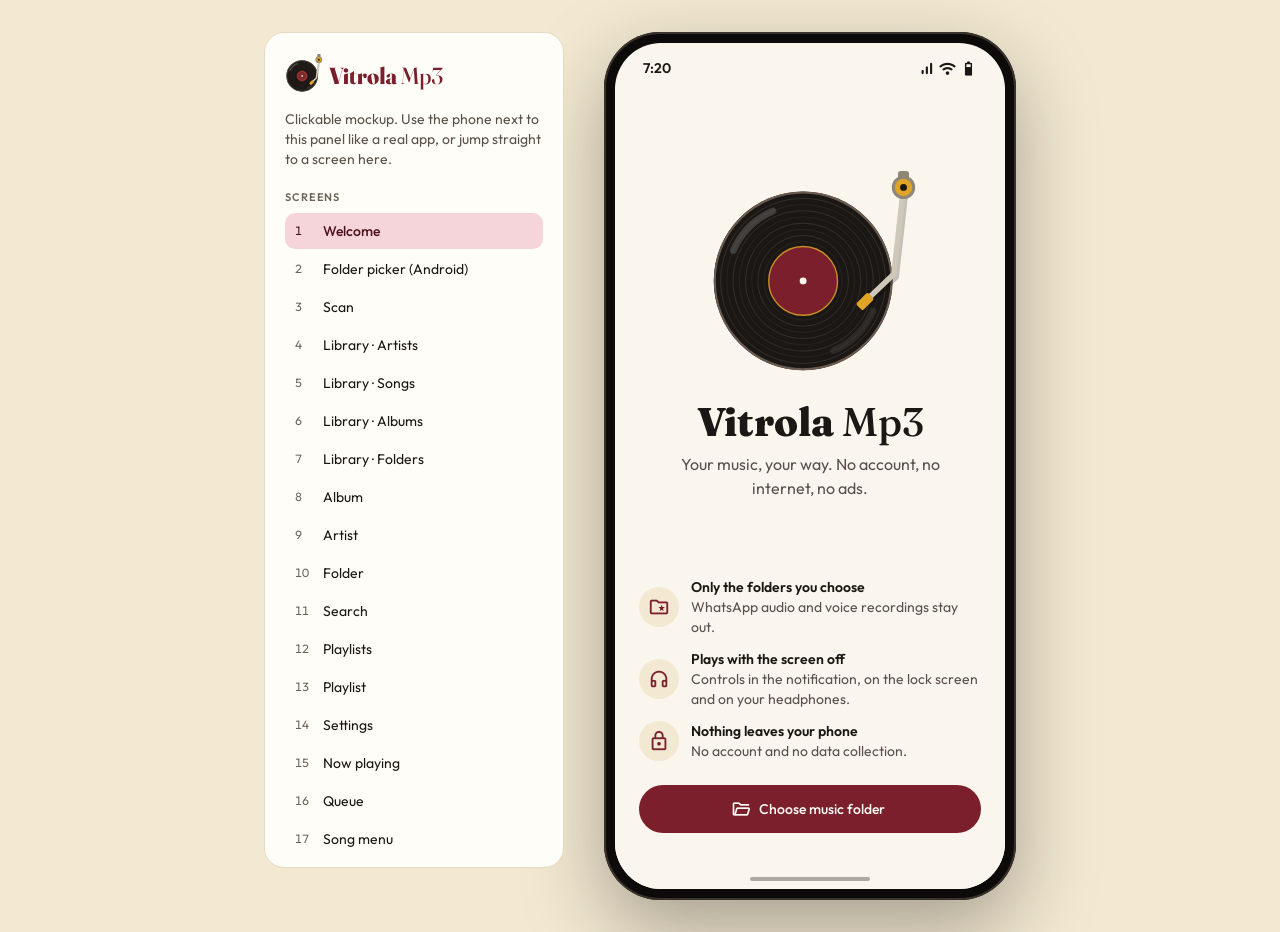
==== commit a01c1f42: "Translate the whole repository to US English - Add CLAUDE.md with the rule: everything in the repo i" ====
--- a/design/03-mockup/index.html
+++ b/design/03-mockup/index.html
@@ -1,5 +1,5 @@
 <!doctype html>
-<html lang="pt-BR">
+<html lang="en">
 <head>
 <meta charset="utf-8">
 <meta name="viewport" content="width=device-width, initial-scale=1, viewport-fit=cover">
@@ -11,63 +11,63 @@
 <link rel="stylesheet" href="../02-style-guide/tokens.css">
 <link rel="stylesheet" href="mockup.css">
 <script src="../02-style-guide/tokens.js"></script>
-<script src="dados.js"></script>
+<script src="data.js"></script>
 </head>
 <body>
 
 <div class="stage">
-  <!-- Painel de validação (só no desktop) -->
-  <aside class="panel" id="panel" aria-label="Painel do mockup">
+  <!-- Validation panel (desktop only) -->
+  <aside class="panel" id="panel" aria-label="Mockup panel">
     <div class="panel-head">
-      <img class="logo-p" src="../01-logo/export/vitrola-mp3-horizontal-positivo.svg" alt="Vitrola Mp3">
-      <img class="logo-n" src="../01-logo/export/vitrola-mp3-horizontal-negativo.svg" alt="Vitrola Mp3">
-      <p>Mockup navegável. Use o celular ao lado como um app de verdade, ou pule direto para uma tela aqui.</p>
+      <img class="logo-p" src="../01-logo/export/vitrola-mp3-horizontal-positive.svg" alt="Vitrola Mp3">
+      <img class="logo-n" src="../01-logo/export/vitrola-mp3-horizontal-negative.svg" alt="Vitrola Mp3">
+      <p>Clickable mockup. Use the phone next to this panel like a real app, or jump straight to a screen here.</p>
     </div>
 
     <div class="panel-sec">
-      <h2>Telas</h2>
+      <h2>Screens</h2>
       <nav class="jump" id="jump"></nav>
     </div>
 
     <div class="panel-sec">
-      <h2>Simular</h2>
-      <div class="sim">
-        <button data-sim="notificacao"><span class="ms">notifications</span>Notificação de mídia</button>
-        <button data-sim="bloqueio"><span class="ms">lock</span>Tela de bloqueio</button>
-        <button data-sim="reabrir"><span class="ms">restart_alt</span>Fechar e reabrir o app</button>
-        <button data-sim="fone"><span class="ms">headset_off</span>Desconectar o fone</button>
-        <button data-sim="erro"><span class="ms">error</span>Arquivo com problema</button>
-        <button data-sim="permissao"><span class="ms">folder_off</span>Perder acesso à pasta</button>
-        <button data-sim="zerar"><span class="ms">refresh</span>Começar do zero</button>
+      <h2>Simulate</h2>
+      <div class="simulate">
+        <button data-simulate="notification"><span class="ms">notifications</span>Media notification</button>
+        <button data-simulate="lock-screen"><span class="ms">lock</span>Lock screen</button>
+        <button data-simulate="reopen"><span class="ms">restart_alt</span>Close and reopen the app</button>
+        <button data-simulate="headphones"><span class="ms">headset_off</span>Disconnect headphones</button>
+        <button data-simulate="broken-file"><span class="ms">error</span>Broken file</button>
+        <button data-simulate="lost-access"><span class="ms">folder_off</span>Lose folder access</button>
+        <button data-simulate="reset"><span class="ms">refresh</span>Start over</button>
       </div>
     </div>
 
     <div class="panel-sec">
-      <h2>Tema</h2>
-      <div class="seg" id="panel-theme" role="group" aria-label="Tema">
-        <button data-tema="auto">Automático</button><button data-tema="light">Claro</button><button data-tema="dark">Escuro</button>
+      <h2>Theme</h2>
+      <div class="seg" id="panel-theme" role="group" aria-label="Theme">
+        <button data-theme-choice="auto">Automatic</button><button data-theme-choice="light">Light</button><button data-theme-choice="dark">Dark</button>
       </div>
     </div>
 
-    <div class="panel-sec" id="nota-tela">
-      <h2>Sobre esta tela</h2>
-      <p id="nota-texto"></p>
+    <div class="panel-sec">
+      <h2>About this screen</h2>
+      <p id="screen-note"></p>
     </div>
   </aside>
 
-  <!-- Celular -->
+  <!-- Phone -->
   <div class="phone-wrap">
     <div class="phone" id="phone">
       <div class="app" id="app">
-        <div class="statusbar"><span id="relogio">9:41</span><span class="sb-icons"><span class="ms">signal_cellular_alt</span><span class="ms">wifi</span><span class="ms">battery_5_bar</span></span></div>
+        <div class="statusbar"><span id="clock">9:41</span><span class="sb-icons"><span class="ms">signal_cellular_alt</span><span class="ms">wifi</span><span class="ms">battery_5_bar</span></span></div>
         <div class="screens" id="screens"></div>
         <div class="bottom" id="bottom">
           <div class="mini" id="mini" hidden></div>
-          <nav class="bnav" id="bnav" aria-label="Navegação principal">
-            <button data-tab="biblioteca"><span class="pill"><span class="ms">library_music</span></span>Biblioteca</button>
+          <nav class="bnav" id="bnav" aria-label="Main navigation">
+            <button data-tab="library"><span class="pill"><span class="ms">library_music</span></span>Library</button>
             <button data-tab="playlists"><span class="pill"><span class="ms">queue_music</span></span>Playlists</button>
-            <button data-tab="busca"><span class="pill"><span class="ms">search</span></span>Buscar</button>
-            <button data-tab="ajustes"><span class="pill"><span class="ms">settings</span></span>Ajustes</button>
+            <button data-tab="search"><span class="pill"><span class="ms">search</span></span>Search</button>
+            <button data-tab="settings"><span class="pill"><span class="ms">settings</span></span>Settings</button>
           </nav>
         </div>
         <div class="np" id="np" aria-hidden="true"></div>
@@ -79,7 +79,7 @@
   </div>
 </div>
 
-<button class="panel-fab" id="panel-fab" aria-label="Abrir painel do mockup"><span class="ms">chevron_right</span></button>
+<button class="panel-fab" id="panel-fab" aria-label="Open the mockup panel"><span class="ms">chevron_right</span></button>
 
 <script src="mockup.js"></script>
 </body>
--- a/design/02-style-guide/tokens.css
+++ b/design/02-style-guide/tokens.css
@@ -1,123 +1,123 @@
-/* Gerado por gerar_tokens.py a partir de tokens.json. Não edite à mão. */
+/* Generated by generate_tokens.py from tokens.json. Do not edit by hand. */
 :root {
-  --cor-fundo: #FAF6EE;
-  --cor-superficie: #FFFDF8;
-  --cor-superficie-2: #F3E9D2;
-  --cor-superficie-3: #E6DAC0;
-  --cor-texto: #1B1714;
-  --cor-texto-2: #5A5148;
-  --cor-texto-3: #6E655A;
-  --cor-borda: #E6DAC0;
-  --cor-borda-forte: #A89F90;
-  --cor-primaria: #7A1F2B;
-  --cor-sobre-primaria: #FFFDF8;
-  --cor-primaria-container: #F5D5DA;
-  --cor-sobre-primaria-container: #4B121B;
-  --cor-destaque: #E0A526;
-  --cor-sobre-destaque: #1B1714;
-  --cor-destaque-container: #FAE9B8;
-  --cor-sobre-destaque-container: #4F3708;
-  --cor-erro: #B3261E;
-  --cor-sucesso: #2E7D4F;
-  --cor-acao-aviso: #E0A526;
-  --cor-disco: #1B1714;
-  --cor-sulco: #3A322C;
-  --cor-metal: #CFC8B8;
-  --cor-veu: rgba(27, 23, 20, 0.45);
-  --fonte-marca: "Fraunces", Georgia, serif;
-  --fonte-interface: "Outfit", system-ui, sans-serif;
-  --tipo-display: 800 40px/44px var(--fonte-marca);
-  --tipo-titulo: 700 28px/34px var(--fonte-marca);
-  --tipo-titulo-m: 600 22px/28px var(--fonte-marca);
-  --tipo-subtitulo: 600 18px/24px var(--fonte-interface);
-  --tipo-corpo: 400 16px/24px var(--fonte-interface);
-  --tipo-corpo-p: 400 14px/20px var(--fonte-interface);
-  --tipo-rotulo: 500 14px/20px var(--fonte-interface);
-  --tipo-legenda: 400 12px/16px var(--fonte-interface);
-  --tipo-sobrelinha: 600 11px/16px var(--fonte-interface);
-  --espaco-1: 4px;
-  --espaco-2: 8px;
-  --espaco-3: 12px;
-  --espaco-4: 16px;
-  --espaco-5: 20px;
-  --espaco-6: 24px;
-  --espaco-8: 32px;
-  --espaco-10: 40px;
-  --espaco-12: 48px;
-  --espaco-16: 64px;
-  --raio-xs: 6px;
-  --raio-p: 10px;
-  --raio-m: 14px;
-  --raio-g: 20px;
-  --raio-gg: 28px;
-  --raio-total: 999px;
-  --elevacao-1: 0 1px 2px rgba(27,23,20,.08), 0 1px 3px rgba(27,23,20,.06);
-  --elevacao-2: 0 4px 12px rgba(27,23,20,.10), 0 2px 4px rgba(27,23,20,.06);
-  --elevacao-3: 0 12px 32px rgba(27,23,20,.18), 0 4px 8px rgba(27,23,20,.08);
-  --duracao-rapida: 150ms;
-  --duracao-media: 300ms;
-  --duracao-longa: 500ms;
-  --duracao-braco: 700ms;
-  --duracao-volta-disco: 1800ms;
-  --curva-padrao: cubic-bezier(0.2, 0, 0, 1);
-  --curva-entrada: cubic-bezier(0.05, 0.7, 0.1, 1);
-  --curva-saida: cubic-bezier(0.3, 0, 0.8, 0.15);
-  --curva-braco: cubic-bezier(0.4, 0.1, 0.2, 1);
+  --color-background: #FAF6EE;
+  --color-surface: #FFFDF8;
+  --color-surface-2: #F3E9D2;
+  --color-surface-3: #E6DAC0;
+  --color-text: #1B1714;
+  --color-text-2: #5A5148;
+  --color-text-3: #6E655A;
+  --color-border: #E6DAC0;
+  --color-border-strong: #A89F90;
+  --color-primary: #7A1F2B;
+  --color-on-primary: #FFFDF8;
+  --color-primary-container: #F5D5DA;
+  --color-on-primary-container: #4B121B;
+  --color-accent: #E0A526;
+  --color-on-accent: #1B1714;
+  --color-accent-container: #FAE9B8;
+  --color-on-accent-container: #4F3708;
+  --color-error: #B3261E;
+  --color-success: #2E7D4F;
+  --color-snackbar-action: #E0A526;
+  --color-record: #1B1714;
+  --color-groove: #3A322C;
+  --color-metal: #CFC8B8;
+  --color-scrim: rgba(27, 23, 20, 0.45);
+  --font-brand: "Fraunces", Georgia, serif;
+  --font-ui: "Outfit", system-ui, sans-serif;
+  --type-display: 800 40px/44px var(--font-brand);
+  --type-title: 700 28px/34px var(--font-brand);
+  --type-title-m: 600 22px/28px var(--font-brand);
+  --type-subtitle: 600 18px/24px var(--font-ui);
+  --type-body: 400 16px/24px var(--font-ui);
+  --type-body-s: 400 14px/20px var(--font-ui);
+  --type-label: 500 14px/20px var(--font-ui);
+  --type-caption: 400 12px/16px var(--font-ui);
+  --type-overline: 600 11px/16px var(--font-ui);
+  --space-1: 4px;
+  --space-2: 8px;
+  --space-3: 12px;
+  --space-4: 16px;
+  --space-5: 20px;
+  --space-6: 24px;
+  --space-8: 32px;
+  --space-10: 40px;
+  --space-12: 48px;
+  --space-16: 64px;
+  --radius-xs: 6px;
+  --radius-s: 10px;
+  --radius-m: 14px;
+  --radius-l: 20px;
+  --radius-xl: 28px;
+  --radius-full: 999px;
+  --elevation-1: 0 1px 2px rgba(27,23,20,.08), 0 1px 3px rgba(27,23,20,.06);
+  --elevation-2: 0 4px 12px rgba(27,23,20,.10), 0 2px 4px rgba(27,23,20,.06);
+  --elevation-3: 0 12px 32px rgba(27,23,20,.18), 0 4px 8px rgba(27,23,20,.08);
+  --duration-fast: 150ms;
+  --duration-medium: 300ms;
+  --duration-long: 500ms;
+  --duration-tonearm: 700ms;
+  --duration-record-spin: 1800ms;
+  --easing-standard: cubic-bezier(0.2, 0, 0, 1);
+  --easing-decelerate: cubic-bezier(0.05, 0.7, 0.1, 1);
+  --easing-accelerate: cubic-bezier(0.3, 0, 0.8, 0.15);
+  --easing-tonearm: cubic-bezier(0.4, 0.1, 0.2, 1);
   color-scheme: light;
 }
 @media (prefers-color-scheme: dark) {
   :root:not([data-theme="light"]) {
-    --cor-fundo: #120F0D;
-    --cor-superficie: #1B1714;
-    --cor-superficie-2: #26201C;
-    --cor-superficie-3: #3A322C;
-    --cor-texto: #F3E9D2;
-    --cor-texto-2: #CFC8B8;
-    --cor-texto-3: #A89F90;
-    --cor-borda: #3A322C;
-    --cor-borda-forte: #5A5148;
-    --cor-primaria: #D67887;
-    --cor-sobre-primaria: #330B12;
-    --cor-primaria-container: #631824;
-    --cor-sobre-primaria-container: #F5D5DA;
-    --cor-destaque: #ECBD48;
-    --cor-sobre-destaque: #2E2005;
-    --cor-destaque-container: #4F3708;
-    --cor-sobre-destaque-container: #FAE9B8;
-    --cor-erro: #F2B8B5;
-    --cor-sucesso: #7FD1A0;
-    --cor-acao-aviso: #7A1F2B;
-    --cor-disco: #0B0908;
-    --cor-sulco: #2C2521;
-    --cor-metal: #CFC8B8;
-    --cor-veu: rgba(0, 0, 0, 0.6);
+    --color-background: #120F0D;
+    --color-surface: #1B1714;
+    --color-surface-2: #26201C;
+    --color-surface-3: #3A322C;
+    --color-text: #F3E9D2;
+    --color-text-2: #CFC8B8;
+    --color-text-3: #A89F90;
+    --color-border: #3A322C;
+    --color-border-strong: #5A5148;
+    --color-primary: #D67887;
+    --color-on-primary: #330B12;
+    --color-primary-container: #631824;
+    --color-on-primary-container: #F5D5DA;
+    --color-accent: #ECBD48;
+    --color-on-accent: #2E2005;
+    --color-accent-container: #4F3708;
+    --color-on-accent-container: #FAE9B8;
+    --color-error: #F2B8B5;
+    --color-success: #7FD1A0;
+    --color-snackbar-action: #7A1F2B;
+    --color-record: #0B0908;
+    --color-groove: #2C2521;
+    --color-metal: #CFC8B8;
+    --color-scrim: rgba(0, 0, 0, 0.6);
     color-scheme: dark;
   }
 }
 :root[data-theme="dark"] {
-  --cor-fundo: #120F0D;
-  --cor-superficie: #1B1714;
-  --cor-superficie-2: #26201C;
-  --cor-superficie-3: #3A322C;
-  --cor-texto: #F3E9D2;
-  --cor-texto-2: #CFC8B8;
-  --cor-texto-3: #A89F90;
-  --cor-borda: #3A322C;
-  --cor-borda-forte: #5A5148;
-  --cor-primaria: #D67887;
-  --cor-sobre-primaria: #330B12;
-  --cor-primaria-container: #631824;
-  --cor-sobre-primaria-container: #F5D5DA;
-  --cor-destaque: #ECBD48;
-  --cor-sobre-destaque: #2E2005;
-  --cor-destaque-container: #4F3708;
-  --cor-sobre-destaque-container: #FAE9B8;
-  --cor-erro: #F2B8B5;
-  --cor-sucesso: #7FD1A0;
-  --cor-acao-aviso: #7A1F2B;
-  --cor-disco: #0B0908;
-  --cor-sulco: #2C2521;
-  --cor-metal: #CFC8B8;
-  --cor-veu: rgba(0, 0, 0, 0.6);
+  --color-background: #120F0D;
+  --color-surface: #1B1714;
+  --color-surface-2: #26201C;
+  --color-surface-3: #3A322C;
+  --color-text: #F3E9D2;
+  --color-text-2: #CFC8B8;
+  --color-text-3: #A89F90;
+  --color-border: #3A322C;
+  --color-border-strong: #5A5148;
+  --color-primary: #D67887;
+  --color-on-primary: #330B12;
+  --color-primary-container: #631824;
+  --color-on-primary-container: #F5D5DA;
+  --color-accent: #ECBD48;
+  --color-on-accent: #2E2005;
+  --color-accent-container: #4F3708;
+  --color-on-accent-container: #FAE9B8;
+  --color-error: #F2B8B5;
+  --color-success: #7FD1A0;
+  --color-snackbar-action: #7A1F2B;
+  --color-record: #0B0908;
+  --color-groove: #2C2521;
+  --color-metal: #CFC8B8;
+  --color-scrim: rgba(0, 0, 0, 0.6);
   color-scheme: dark;
 }
--- a/design/03-mockup/mockup.css
+++ b/design/03-mockup/mockup.css
@@ -1,18 +1,18 @@
-/* Mockup do Vitrola Mp3. Cores, tipos e medidas vêm de ../02-style-guide/tokens.css */
+/* Vitrola Mp3 mockup. Colors, type and sizes come from ../02-style-guide/tokens.css */
 
 * { box-sizing: border-box; }
 html, body { margin: 0; height: 100%; }
-body { background: var(--cor-superficie-2); color: var(--cor-texto); font: var(--tipo-corpo); -webkit-font-smoothing: antialiased; }
+body { background: var(--color-surface-2); color: var(--color-text); font: var(--type-body); -webkit-font-smoothing: antialiased; }
 button { font: inherit; color: inherit; }
 [hidden] { display: none !important; }
 .ms { font-family: "Material Symbols Rounded"; font-weight: normal; font-style: normal; font-size: 24px; line-height: 1; display: inline-block; white-space: nowrap; direction: ltr; font-feature-settings: "liga"; font-variation-settings: "FILL" 0, "wght" 400, "opsz" 24; user-select: none; flex: none; }
 .ms.fill { font-variation-settings: "FILL" 1, "wght" 400, "opsz" 24; }
 
-/* ---------- Palco: painel + celular ---------- */
+/* ---------- Stage: panel + phone ---------- */
 .stage { min-height: 100%; display: flex; gap: 40px; justify-content: center; align-items: flex-start; padding: 32px 24px; }
-.panel { width: 300px; flex: none; position: sticky; top: 32px; max-height: calc(100vh - 64px); overflow: auto; background: var(--cor-superficie); border: 1px solid var(--cor-borda); border-radius: var(--raio-g); padding: 20px; display: flex; flex-direction: column; gap: 20px; }
+.panel { width: 300px; flex: none; position: sticky; top: 32px; max-height: calc(100vh - 64px); overflow: auto; background: var(--color-surface); border: 1px solid var(--color-border); border-radius: var(--radius-l); padding: 20px; display: flex; flex-direction: column; gap: 20px; }
 .panel-head img { height: 40px; }
-.panel-head p { font: var(--tipo-corpo-p); color: var(--cor-texto-2); margin: 10px 0 0; }
+.panel-head p { font: var(--type-body-s); color: var(--color-text-2); margin: 10px 0 0; }
 .logo-n { display: none; }
 :root[data-theme="dark"] .logo-p { display: none; }
 :root[data-theme="dark"] .logo-n { display: block; }
@@ -20,26 +20,26 @@
   :root:not([data-theme="light"]) .logo-p { display: none; }
   :root:not([data-theme="light"]) .logo-n { display: block; }
 }
-.panel h2 { font: var(--tipo-sobrelinha); letter-spacing: .08em; text-transform: uppercase; color: var(--cor-texto-3); margin: 0 0 8px; }
+.panel h2 { font: var(--type-overline); letter-spacing: .08em; text-transform: uppercase; color: var(--color-text-3); margin: 0 0 8px; }
 .jump { display: flex; flex-direction: column; gap: 2px; }
-.jump button, .sim button { text-align: left; border: 0; background: none; padding: 8px 10px; border-radius: var(--raio-p); cursor: pointer; font: var(--tipo-corpo-p); color: var(--cor-texto); display: flex; align-items: center; gap: 10px; }
-.jump button:hover, .sim button:hover { background: var(--cor-superficie-2); }
-.jump button[aria-current="true"] { background: var(--cor-primaria-container); color: var(--cor-sobre-primaria-container); font-weight: 500; }
-.jump .n { font: var(--tipo-legenda); color: var(--cor-texto-3); width: 18px; font-variant-numeric: tabular-nums; }
+.jump button, .simulate button { text-align: left; border: 0; background: none; padding: 8px 10px; border-radius: var(--radius-s); cursor: pointer; font: var(--type-body-s); color: var(--color-text); display: flex; align-items: center; gap: 10px; }
+.jump button:hover, .simulate button:hover { background: var(--color-surface-2); }
+.jump button[aria-current="true"] { background: var(--color-primary-container); color: var(--color-on-primary-container); font-weight: 500; }
+.jump .n { font: var(--type-caption); color: var(--color-text-3); width: 18px; font-variant-numeric: tabular-nums; }
 .jump button[aria-current="true"] .n { color: inherit; }
-.sim { display: flex; flex-direction: column; gap: 2px; }
-.sim .ms { font-size: 20px; color: var(--cor-texto-2); }
-.seg { display: flex; background: var(--cor-superficie-2); border-radius: var(--raio-total); padding: 3px; }
-.seg button { flex: 1; border: 0; background: none; border-radius: var(--raio-total); padding: 7px 4px; font: var(--tipo-rotulo); font-size: 13px; color: var(--cor-texto-2); cursor: pointer; }
-.seg button[aria-pressed="true"] { background: var(--cor-superficie); color: var(--cor-texto); box-shadow: var(--elevacao-1); }
-#nota-texto { margin: 0; font: var(--tipo-corpo-p); color: var(--cor-texto-2); }
+.simulate { display: flex; flex-direction: column; gap: 2px; }
+.simulate .ms { font-size: 20px; color: var(--color-text-2); }
+.seg { display: flex; background: var(--color-surface-2); border-radius: var(--radius-full); padding: 3px; }
+.seg button { flex: 1; border: 0; background: none; border-radius: var(--radius-full); padding: 7px 4px; font: var(--type-label); font-size: 13px; color: var(--color-text-2); cursor: pointer; }
+.seg button[aria-pressed="true"] { background: var(--color-surface); color: var(--color-text); box-shadow: var(--elevation-1); }
+#screen-note { margin: 0; font: var(--type-body-s); color: var(--color-text-2); }
 .panel-fab { display: none; }
 
 .phone-wrap { flex: none; }
 .phone { width: 412px; height: 868px; border-radius: 56px; padding: 11px; background: #0D0B0A; box-shadow: 0 30px 80px rgba(27,23,20,.35), inset 0 0 0 2px #3A322C; }
-.app { position: relative; width: 390px; height: 846px; border-radius: 46px; overflow: hidden; overflow: clip; background: var(--cor-fundo); display: flex; flex-direction: column; isolation: isolate; }
-
-/* Celular de verdade: sem quadro, app em tela cheia */
+.app { position: relative; width: 390px; height: 846px; border-radius: 46px; overflow: hidden; overflow: clip; background: var(--color-background); display: flex; flex-direction: column; isolation: isolate; }
+
+/* Real phone: no frame, app in full screen */
 @media (max-width: 760px) {
   .stage { padding: 0; display: block; }
   .phone-wrap { width: 100%; }
@@ -47,133 +47,133 @@
   .app { width: 100%; height: 100dvh; border-radius: 0; }
   .statusbar, .gesture { display: none; }
   .panel { display: none; position: fixed; inset: 0; z-index: 100; width: auto; max-height: none; border-radius: 0; top: 0; }
-  .panel.aberto { display: flex; }
-  .panel-fab { display: grid; place-items: center; position: fixed; top: 50%; left: 0; z-index: 101; width: 22px; height: 56px; margin-top: -28px; border-radius: 0 12px 12px 0; border: 0; background: var(--cor-texto); color: var(--cor-fundo); opacity: .45; cursor: pointer; padding: 0; }
+  .panel.open { display: flex; }
+  .panel-fab { display: grid; place-items: center; position: fixed; top: 50%; left: 0; z-index: 101; width: 22px; height: 56px; margin-top: -28px; border-radius: 0 12px 12px 0; border: 0; background: var(--color-text); color: var(--color-background); opacity: .45; cursor: pointer; padding: 0; }
   .panel-fab .ms { font-size: 18px; }
-  .panel.aberto + .phone-wrap + .panel-fab, .panel-fab.aberto { opacity: .9; }
+  .panel.open + .phone-wrap + .panel-fab, .panel-fab.open { opacity: .9; }
 }
 @media (min-width: 761px) and (max-width: 1100px) { .panel { width: 250px; } .stage { gap: 24px; } }
 
-/* ---------- Barras do sistema ---------- */
-.statusbar { height: 44px; flex: none; display: flex; justify-content: space-between; align-items: center; padding: 6px 28px 0; font: 600 14px/1 var(--fonte-interface); color: var(--cor-texto); z-index: 5; }
+/* ---------- System bars ---------- */
+.statusbar { height: 44px; flex: none; display: flex; justify-content: space-between; align-items: center; padding: 6px 28px 0; font: 600 14px/1 var(--font-ui); color: var(--color-text); z-index: 5; }
 .sb-icons { display: flex; gap: 4px; }
 .sb-icons .ms { font-size: 17px; }
-.gesture { position: absolute; bottom: 8px; left: 50%; width: 120px; height: 4px; margin-left: -60px; border-radius: 2px; background: var(--cor-texto); opacity: .35; z-index: 60; pointer-events: none; }
-
-/* ---------- Telas ---------- */
+.gesture { position: absolute; bottom: 8px; left: 50%; width: 120px; height: 4px; margin-left: -60px; border-radius: 2px; background: var(--color-text); opacity: .35; z-index: 60; pointer-events: none; }
+
+/* ---------- Screens ---------- */
 .screens { flex: 1; position: relative; overflow: hidden; overflow: clip; }
-.screen { position: absolute; inset: 0; overflow-y: auto; overflow-x: hidden; background: var(--cor-fundo); scrollbar-width: none; padding-bottom: 24px; }
+.screen { position: absolute; inset: 0; overflow-y: auto; overflow-x: hidden; background: var(--color-background); scrollbar-width: none; padding-bottom: 24px; }
 .screen::-webkit-scrollbar { display: none; }
-.screen.push-in { animation: pushIn var(--duracao-media) var(--curva-padrao) both; z-index: 2; }
-.screen.push-out { animation: pushOut var(--duracao-media) var(--curva-padrao) both; }
-.screen.pop-in { animation: popIn var(--duracao-media) var(--curva-padrao) both; }
-.screen.pop-out { animation: popOut var(--duracao-media) var(--curva-padrao) both; z-index: 2; }
-.screen.fade-in { animation: fadeIn var(--duracao-media) var(--curva-padrao) both; z-index: 2; }
+.screen.push-in { animation: pushIn var(--duration-medium) var(--easing-standard) both; z-index: 2; }
+.screen.push-out { animation: pushOut var(--duration-medium) var(--easing-standard) both; }
+.screen.pop-in { animation: popIn var(--duration-medium) var(--easing-standard) both; }
+.screen.pop-out { animation: popOut var(--duration-medium) var(--easing-standard) both; z-index: 2; }
+.screen.fade-in { animation: fadeIn var(--duration-medium) var(--easing-standard) both; z-index: 2; }
 @keyframes pushIn { from { transform: translateX(100%); } to { transform: none; } }
 @keyframes pushOut { to { transform: translateX(-25%); opacity: .6; } }
 @keyframes popIn { from { transform: translateX(-25%); opacity: .6; } to { transform: none; opacity: 1; } }
 @keyframes popOut { to { transform: translateX(100%); } }
 @keyframes fadeIn { from { opacity: 0; transform: translateY(8px); } to { opacity: 1; transform: none; } }
 
-.topbar { position: sticky; top: 0; z-index: 3; display: flex; align-items: center; gap: 4px; padding: 6px 8px; min-height: 60px; background: color-mix(in srgb, var(--cor-fundo) 92%, transparent); backdrop-filter: blur(12px); }
-.topbar h1 { font: var(--tipo-titulo); margin: 0 0 0 8px; flex: 1; white-space: nowrap; overflow: hidden; text-overflow: ellipsis; }
-.topbar h1.small { font: var(--tipo-subtitulo); }
-.topbar.scrolled { box-shadow: 0 1px 0 var(--cor-borda); }
+.topbar { position: sticky; top: 0; z-index: 3; display: flex; align-items: center; gap: 4px; padding: 6px 8px; min-height: 60px; background: color-mix(in srgb, var(--color-background) 92%, transparent); backdrop-filter: blur(12px); }
+.topbar h1 { font: var(--type-title); margin: 0 0 0 8px; flex: 1; white-space: nowrap; overflow: hidden; text-overflow: ellipsis; }
+.topbar h1.small { font: var(--type-subtitle); }
+.topbar.scrolled { box-shadow: 0 1px 0 var(--color-border); }
 .pad { padding: 0 16px; }
 
-/* ---------- Componentes (do style guide) ---------- */
-.btn { font: var(--tipo-rotulo); height: 48px; padding: 0 22px; border-radius: var(--raio-total); border: 0; cursor: pointer; display: inline-flex; align-items: center; justify-content: center; gap: 8px; transition: transform var(--duracao-rapida) var(--curva-padrao), box-shadow var(--duracao-rapida); white-space: nowrap; }
+/* ---------- Components (from the style guide) ---------- */
+.btn { font: var(--type-label); height: 48px; padding: 0 22px; border-radius: var(--radius-full); border: 0; cursor: pointer; display: inline-flex; align-items: center; justify-content: center; gap: 8px; transition: transform var(--duration-fast) var(--easing-standard), box-shadow var(--duration-fast); white-space: nowrap; }
 .btn .ms { font-size: 20px; margin-left: -4px; }
 .btn:active { transform: scale(.97); }
-.btn-pri { background: var(--cor-primaria); color: var(--cor-sobre-primaria); }
-.btn-ton { background: var(--cor-primaria-container); color: var(--cor-sobre-primaria-container); }
-.btn-dest { background: var(--cor-destaque); color: var(--cor-sobre-destaque); }
-.btn-cont { background: transparent; color: var(--cor-primaria); box-shadow: inset 0 0 0 1.5px var(--cor-borda-forte); }
-.btn-txt { background: transparent; color: var(--cor-primaria); padding: 0 12px; }
-.btn-perigo { background: var(--cor-erro); color: var(--cor-superficie); }
+.btn-primary { background: var(--color-primary); color: var(--color-on-primary); }
+.btn-tonal { background: var(--color-primary-container); color: var(--color-on-primary-container); }
+.btn-accent { background: var(--color-accent); color: var(--color-on-accent); }
+.btn-outline { background: transparent; color: var(--color-primary); box-shadow: inset 0 0 0 1.5px var(--color-border-strong); }
+.btn-text { background: transparent; color: var(--color-primary); padding: 0 12px; }
+.btn-danger { background: var(--color-error); color: var(--color-surface); }
 .btn-row { display: flex; gap: 10px; }
 .btn-row .btn { flex: 1; }
-.icon-btn { width: 48px; height: 48px; border-radius: 50%; border: 0; background: transparent; color: var(--cor-texto); display: inline-grid; place-items: center; cursor: pointer; flex: none; transition: background var(--duracao-rapida); position: relative; }
-.icon-btn:hover { background: color-mix(in srgb, var(--cor-texto) 7%, transparent); }
-.icon-btn.on { color: var(--cor-primaria); }
+.icon-btn { width: 48px; height: 48px; border-radius: 50%; border: 0; background: transparent; color: var(--color-text); display: inline-grid; place-items: center; cursor: pointer; flex: none; transition: background var(--duration-fast); position: relative; }
+.icon-btn:hover { background: color-mix(in srgb, var(--color-text) 7%, transparent); }
+.icon-btn.on { color: var(--color-primary); }
 .icon-btn.on::after { content: ""; position: absolute; bottom: 6px; width: 4px; height: 4px; border-radius: 50%; background: currentColor; }
-.icon-btn.fav-on { color: var(--cor-primaria); }
+.icon-btn.fav-on { color: var(--color-primary); }
 .chips { display: flex; gap: 8px; padding: 4px 16px 12px; overflow-x: auto; scrollbar-width: none; }
-.chip-f { font: var(--tipo-rotulo); height: 36px; padding: 0 14px; border-radius: var(--raio-total); border: 1.5px solid var(--cor-borda-forte); background: transparent; color: var(--cor-texto-2); cursor: pointer; display: inline-flex; align-items: center; gap: 6px; flex: none; transition: all var(--duracao-rapida) var(--curva-padrao); }
+.chip-f { font: var(--type-label); height: 36px; padding: 0 14px; border-radius: var(--radius-full); border: 1.5px solid var(--color-border-strong); background: transparent; color: var(--color-text-2); cursor: pointer; display: inline-flex; align-items: center; gap: 6px; flex: none; transition: all var(--duration-fast) var(--easing-standard); }
 .chip-f .ms { font-size: 18px; margin-left: -4px; display: none; }
-.chip-f[aria-pressed="true"] { background: var(--cor-primaria); border-color: var(--cor-primaria); color: var(--cor-sobre-primaria); }
+.chip-f[aria-pressed="true"] { background: var(--color-primary); border-color: var(--color-primary); color: var(--color-on-primary); }
 .chip-f[aria-pressed="true"] .ms { display: inline-block; }
-:focus-visible { outline: 3px solid var(--cor-destaque); outline-offset: 2px; }
-
-/* Lista de músicas */
-.track { display: grid; grid-template-columns: 48px 1fr auto auto; gap: 12px; align-items: center; padding: 6px 0 6px 16px; min-height: 64px; cursor: pointer; transition: background var(--duracao-rapida); }
-.track:hover { background: color-mix(in srgb, var(--cor-texto) 5%, transparent); }
-.track .cover { width: 48px; height: 48px; border-radius: var(--raio-p); overflow: hidden; position: relative; }
-.track .num { width: 48px; text-align: center; font: var(--tipo-rotulo); color: var(--cor-texto-3); font-variant-numeric: tabular-nums; position: relative; height: 48px; display: grid; place-items: center; }
-.track .ti { font: var(--tipo-rotulo); font-size: 15px; white-space: nowrap; overflow: hidden; text-overflow: ellipsis; }
-.track .ar { font: var(--tipo-corpo-p); color: var(--cor-texto-2); white-space: nowrap; overflow: hidden; text-overflow: ellipsis; }
-.track .du { font: var(--tipo-legenda); color: var(--cor-texto-3); font-variant-numeric: tabular-nums; }
-.track.ativa .ti { color: var(--cor-primaria); }
+:focus-visible { outline: 3px solid var(--color-accent); outline-offset: 2px; }
+
+/* Song list */
+.track { display: grid; grid-template-columns: 48px 1fr auto auto; gap: 12px; align-items: center; padding: 6px 0 6px 16px; min-height: 64px; cursor: pointer; transition: background var(--duration-fast); }
+.track:hover { background: color-mix(in srgb, var(--color-text) 5%, transparent); }
+.track .cover { width: 48px; height: 48px; border-radius: var(--radius-s); overflow: hidden; position: relative; }
+.track .num { width: 48px; text-align: center; font: var(--type-label); color: var(--color-text-3); font-variant-numeric: tabular-nums; position: relative; height: 48px; display: grid; place-items: center; }
+.track .ti { font: var(--type-label); font-size: 15px; white-space: nowrap; overflow: hidden; text-overflow: ellipsis; }
+.track .ar { font: var(--type-body-s); color: var(--color-text-2); white-space: nowrap; overflow: hidden; text-overflow: ellipsis; }
+.track .du { font: var(--type-caption); color: var(--color-text-3); font-variant-numeric: tabular-nums; }
+.track.active .ti { color: var(--color-primary); }
 .eq { position: absolute; inset: 0; background: rgba(27,23,20,.55); display: none; align-items: flex-end; justify-content: center; gap: 3px; padding-bottom: 14px; }
 .track .num .eq { background: none; padding-bottom: 15px; }
-.track.ativa .eq { display: flex; }
-.track.ativa .num .n { visibility: hidden; }
-.eq i { width: 4px; height: 18px; background: var(--cor-destaque); border-radius: 2px; transform-origin: bottom; animation: eq 900ms var(--curva-padrao) infinite alternate; }
+.track.active .eq { display: flex; }
+.track.active .num .n { visibility: hidden; }
+.eq i { width: 4px; height: 18px; background: var(--color-accent); border-radius: 2px; transform-origin: bottom; animation: eq 900ms var(--easing-standard) infinite alternate; }
 .eq i:nth-child(2) { animation-delay: -300ms; animation-duration: 700ms; }
 .eq i:nth-child(3) { animation-delay: -600ms; animation-duration: 1100ms; }
-.pausado .eq i { animation-play-state: paused; }
+.paused .eq i { animation-play-state: paused; }
 @keyframes eq { from { transform: scaleY(.25); } to { transform: scaleY(1); } }
 .cover svg, .art svg { width: 100%; height: 100%; display: block; }
 
 .list-head { display: flex; align-items: center; justify-content: space-between; padding: 4px 8px 4px 16px; }
-.list-head .count { font: var(--tipo-corpo-p); color: var(--cor-texto-2); }
-.sort { display: inline-flex; align-items: center; gap: 4px; border: 0; background: none; color: var(--cor-texto-2); font: var(--tipo-rotulo); padding: 8px; border-radius: var(--raio-p); cursor: pointer; }
+.list-head .count { font: var(--type-body-s); color: var(--color-text-2); }
+.sort { display: inline-flex; align-items: center; gap: 4px; border: 0; background: none; color: var(--color-text-2); font: var(--type-label); padding: 8px; border-radius: var(--radius-s); cursor: pointer; }
 .sort .ms { font-size: 18px; }
 
-/* Álbuns */
+/* Albums */
 .albums { display: grid; grid-template-columns: 1fr 1fr; gap: 16px 14px; padding: 4px 16px 16px; }
 .album { cursor: pointer; min-width: 0; }
-.album .art { aspect-ratio: 1; border-radius: var(--raio-m); overflow: hidden; box-shadow: var(--elevacao-1); transition: transform var(--duracao-rapida) var(--curva-padrao); }
+.album .art { aspect-ratio: 1; border-radius: var(--radius-m); overflow: hidden; box-shadow: var(--elevation-1); transition: transform var(--duration-fast) var(--easing-standard); }
 .album:active .art { transform: scale(.97); }
-.album .ti { font: var(--tipo-rotulo); margin-top: 8px; white-space: nowrap; overflow: hidden; text-overflow: ellipsis; }
-.album .ar { font: var(--tipo-legenda); color: var(--cor-texto-2); white-space: nowrap; overflow: hidden; text-overflow: ellipsis; }
+.album .ti { font: var(--type-label); margin-top: 8px; white-space: nowrap; overflow: hidden; text-overflow: ellipsis; }
+.album .ar { font: var(--type-caption); color: var(--color-text-2); white-space: nowrap; overflow: hidden; text-overflow: ellipsis; }
 .hscroll { display: flex; gap: 14px; overflow-x: auto; padding: 4px 16px 8px; scrollbar-width: none; }
 .hscroll .album { width: 136px; flex: none; }
 
-/* Linhas genéricas (artistas, pastas, ajustes) */
-.row-i { display: grid; grid-template-columns: 44px 1fr auto; gap: 14px; align-items: center; padding: 10px 8px 10px 16px; min-height: 68px; cursor: pointer; transition: background var(--duracao-rapida); }
-.row-i:hover { background: color-mix(in srgb, var(--cor-texto) 5%, transparent); }
-.row-i .ic { width: 44px; height: 44px; border-radius: var(--raio-p); background: var(--cor-destaque-container); color: var(--cor-sobre-destaque-container); display: grid; place-items: center; overflow: hidden; }
-.row-i .ic.pri { background: var(--cor-primaria-container); color: var(--cor-sobre-primaria-container); }
+/* Generic rows (artists, folders, settings) */
+.row-i { display: grid; grid-template-columns: 44px 1fr auto; gap: 14px; align-items: center; padding: 10px 8px 10px 16px; min-height: 68px; cursor: pointer; transition: background var(--duration-fast); }
+.row-i:hover { background: color-mix(in srgb, var(--color-text) 5%, transparent); }
+.row-i .ic { width: 44px; height: 44px; border-radius: var(--radius-s); background: var(--color-accent-container); color: var(--color-on-accent-container); display: grid; place-items: center; overflow: hidden; }
+.row-i .ic.tinted { background: var(--color-primary-container); color: var(--color-on-primary-container); }
 .row-i .ic.round { border-radius: 50%; }
-.row-i .ti { font: var(--tipo-rotulo); font-size: 15px; white-space: nowrap; overflow: hidden; text-overflow: ellipsis; }
-.row-i .sb { font: var(--tipo-legenda); color: var(--cor-texto-2); }
-.row-i .chev { color: var(--cor-texto-3); margin-right: 8px; }
-.group { margin: 0 16px 16px; background: var(--cor-superficie); border: 1px solid var(--cor-borda); border-radius: var(--raio-g); overflow: hidden; }
+.row-i .ti { font: var(--type-label); font-size: 15px; white-space: nowrap; overflow: hidden; text-overflow: ellipsis; }
+.row-i .sb { font: var(--type-caption); color: var(--color-text-2); }
+.row-i .chev { color: var(--color-text-3); margin-right: 8px; }
+.group { margin: 0 16px 16px; background: var(--color-surface); border: 1px solid var(--color-border); border-radius: var(--radius-l); overflow: hidden; }
 .group .row-i { padding-left: 14px; }
-.group .row-i + .row-i { border-top: 1px solid var(--cor-borda); }
-.group-title { font: var(--tipo-sobrelinha); letter-spacing: .08em; text-transform: uppercase; color: var(--cor-texto-3); margin: 20px 16px 8px; }
-.switch { width: 52px; height: 32px; border-radius: var(--raio-total); background: var(--cor-superficie-3); border: 2px solid var(--cor-borda-forte); position: relative; cursor: pointer; transition: background var(--duracao-media) var(--curva-padrao); margin-right: 8px; flex: none; }
-.switch::after { content: ""; position: absolute; top: 4px; left: 4px; width: 20px; height: 20px; border-radius: 50%; background: var(--cor-borda-forte); transition: all var(--duracao-media) var(--curva-padrao); }
-.switch[aria-checked="true"] { background: var(--cor-primaria); border-color: var(--cor-primaria); }
-.switch[aria-checked="true"]::after { left: 24px; background: var(--cor-sobre-primaria); }
-.crumbs { font: var(--tipo-legenda); color: var(--cor-texto-3); padding: 0 16px 8px; display: flex; gap: 4px; align-items: center; flex-wrap: wrap; }
+.group .row-i + .row-i { border-top: 1px solid var(--color-border); }
+.group-title { font: var(--type-overline); letter-spacing: .08em; text-transform: uppercase; color: var(--color-text-3); margin: 20px 16px 8px; }
+.switch { width: 52px; height: 32px; border-radius: var(--radius-full); background: var(--color-surface-3); border: 2px solid var(--color-border-strong); position: relative; cursor: pointer; transition: background var(--duration-medium) var(--easing-standard); margin-right: 8px; flex: none; }
+.switch::after { content: ""; position: absolute; top: 4px; left: 4px; width: 20px; height: 20px; border-radius: 50%; background: var(--color-border-strong); transition: all var(--duration-medium) var(--easing-standard); }
+.switch[aria-checked="true"] { background: var(--color-primary); border-color: var(--color-primary); }
+.switch[aria-checked="true"]::after { left: 24px; background: var(--color-on-primary); }
+.crumbs { font: var(--type-caption); color: var(--color-text-3); padding: 0 16px 8px; display: flex; gap: 4px; align-items: center; flex-wrap: wrap; }
 .crumbs .ms { font-size: 14px; }
 
-/* ---------- Boas-vindas ---------- */
+/* ---------- Welcome ---------- */
 .welcome { min-height: 100%; display: flex; flex-direction: column; padding: 24px 24px 32px; }
 .welcome .hero { flex: 1; display: flex; flex-direction: column; align-items: center; justify-content: center; text-align: center; gap: 8px; }
 .welcome .hero svg { width: 220px; height: 220px; margin-bottom: 8px; }
-.welcome h1 { font: var(--tipo-display); margin: 0; }
+.welcome h1 { font: var(--type-display); margin: 0; }
 .welcome h1 span { font-weight: 500; }
-.welcome p { color: var(--cor-texto-2); margin: 0; max-width: 300px; }
-.welcome .promessas { display: grid; gap: 12px; margin: 24px 0; }
-.welcome .promessas div { display: grid; grid-template-columns: 40px 1fr; gap: 12px; align-items: center; font: var(--tipo-corpo-p); color: var(--cor-texto-2); text-align: left; }
-.welcome .promessas .ms { width: 40px; height: 40px; border-radius: 50%; background: var(--cor-superficie-2); color: var(--cor-primaria); display: grid; place-items: center; font-size: 22px; }
-.welcome .promessas b { color: var(--cor-texto); font-weight: 600; display: block; }
-
-/* ---------- Seletor do sistema (imita o Android, não o app) ---------- */
-.sys { position: absolute; inset: 0; z-index: 40; background: #FFFFFF; color: #1F1F1F; font-family: Roboto, system-ui, sans-serif; display: flex; flex-direction: column; animation: fadeIn var(--duracao-media) var(--curva-padrao); }
+.welcome p { color: var(--color-text-2); margin: 0; max-width: 300px; }
+.welcome .promises { display: grid; gap: 12px; margin: 24px 0; }
+.welcome .promises div { display: grid; grid-template-columns: 40px 1fr; gap: 12px; align-items: center; font: var(--type-body-s); color: var(--color-text-2); text-align: left; }
+.welcome .promises .ms { width: 40px; height: 40px; border-radius: 50%; background: var(--color-surface-2); color: var(--color-primary); display: grid; place-items: center; font-size: 22px; }
+.welcome .promises b { color: var(--color-text); font-weight: 600; display: block; }
+
+/* ---------- System picker (mimics Android, not the app) ---------- */
+.sys { position: absolute; inset: 0; z-index: 40; background: #FFFFFF; color: #1F1F1F; font-family: Roboto, system-ui, sans-serif; display: flex; flex-direction: column; animation: fadeIn var(--duration-medium) var(--easing-standard); }
 :root[data-theme="dark"] .sys { background: #1F1F1F; color: #E3E3E3; }
 @media (prefers-color-scheme: dark) { :root:not([data-theme="light"]) .sys { background: #1F1F1F; color: #E3E3E3; } }
 .sys-top { display: flex; align-items: center; gap: 8px; padding: 50px 8px 4px; }
@@ -191,7 +191,7 @@
 .sys-bottom { padding: 12px 16px 28px; border-top: 1px solid rgba(127,127,127,.25); display: flex; justify-content: flex-end; }
 .sys-bottom button { border: 0; background: #0B57D0; color: #fff; font: 500 14px/1 Roboto, system-ui, sans-serif; letter-spacing: .02em; padding: 12px 22px; border-radius: 20px; cursor: pointer; }
 .sys-bottom button:disabled { background: rgba(127,127,127,.3); cursor: not-allowed; }
-.sys-dialog { position: absolute; inset: 0; z-index: 45; background: rgba(0,0,0,.45); display: grid; place-items: center; padding: 24px; animation: fadeIn var(--duracao-rapida); }
+.sys-dialog { position: absolute; inset: 0; z-index: 45; background: rgba(0,0,0,.45); display: grid; place-items: center; padding: 24px; animation: fadeIn var(--duration-fast); }
 .sys-dialog .box { background: #F0F4F9; color: #1F1F1F; border-radius: 28px; padding: 24px; font-family: Roboto, system-ui, sans-serif; max-width: 320px; }
 :root[data-theme="dark"] .sys-dialog .box { background: #2D2F31; color: #E3E3E3; }
 .sys-dialog h3 { font-size: 20px; font-weight: 400; margin: 0 0 16px; line-height: 1.35; }
@@ -199,179 +199,179 @@
 .sys-dialog .acts { display: flex; justify-content: flex-end; gap: 8px; }
 .sys-dialog .acts button { border: 0; background: none; color: #0B57D0; font: 500 14px/1 Roboto, system-ui, sans-serif; padding: 10px 12px; border-radius: 20px; cursor: pointer; }
 :root[data-theme="dark"] .sys-dialog .acts button { color: #A8C7FA; }
-.sys-tag { position: absolute; top: 50px; right: 12px; z-index: 46; font: 600 10px/1 var(--fonte-interface); letter-spacing: .06em; text-transform: uppercase; background: #E8EAED; color: #5F6368; padding: 5px 8px; border-radius: 6px; }
-
-/* ---------- Escaneamento ---------- */
+.sys-tag { position: absolute; top: 50px; right: 12px; z-index: 46; font: 600 10px/1 var(--font-ui); letter-spacing: .06em; text-transform: uppercase; background: #E8EAED; color: #5F6368; padding: 5px 8px; border-radius: 6px; }
+
+/* ---------- Scan ---------- */
 .scan { min-height: 100%; display: flex; flex-direction: column; align-items: center; justify-content: center; text-align: center; padding: 24px; gap: 16px; }
 .scan svg { width: 220px; height: 210px; }
-.scan h2 { font: var(--tipo-titulo); margin: 0; }
-.scan .count { font: var(--tipo-subtitulo); color: var(--cor-texto-2); font-variant-numeric: tabular-nums; }
-.scan .file { font: var(--tipo-legenda); color: var(--cor-texto-3); height: 16px; max-width: 300px; white-space: nowrap; overflow: hidden; text-overflow: ellipsis; }
-.scan .bar { width: 260px; height: 6px; border-radius: 3px; background: var(--cor-superficie-3); overflow: hidden; }
-.scan .bar i { display: block; height: 100%; width: 0; background: repeating-linear-gradient(-45deg, var(--cor-destaque) 0 8px, var(--cor-destaque-container) 8px 16px); background-size: 22.6px 22.6px; animation: listras 1s linear infinite; transition: width var(--duracao-rapida) linear; border-radius: 3px; }
-@keyframes listras { to { background-position: 22.6px 0; } }
-.scan .done { display: flex; flex-direction: column; gap: 16px; align-items: center; animation: fadeIn var(--duracao-media) var(--curva-padrao); }
-
-/* ---------- Disco e braço (reutilizado em boas-vindas, escaneamento e player) ---------- */
-.gira { transform-box: view-box; }
-.tocando .gira { animation: spin var(--duracao-volta-disco) linear infinite; }
-.desacelera .gira { animation: spin var(--duracao-volta-disco) cubic-bezier(.2,.6,.4,1) 1; }
+.scan h2 { font: var(--type-title); margin: 0; }
+.scan .count { font: var(--type-subtitle); color: var(--color-text-2); font-variant-numeric: tabular-nums; }
+.scan .file { font: var(--type-caption); color: var(--color-text-3); height: 16px; max-width: 300px; white-space: nowrap; overflow: hidden; text-overflow: ellipsis; }
+.scan .bar { width: 260px; height: 6px; border-radius: 3px; background: var(--color-surface-3); overflow: hidden; }
+.scan .bar i { display: block; height: 100%; width: 0; background: repeating-linear-gradient(-45deg, var(--color-accent) 0 8px, var(--color-accent-container) 8px 16px); background-size: 22.6px 22.6px; animation: stripes 1s linear infinite; transition: width var(--duration-fast) linear; border-radius: 3px; }
+@keyframes stripes { to { background-position: 22.6px 0; } }
+.scan .done { display: flex; flex-direction: column; gap: 16px; align-items: center; animation: fadeIn var(--duration-medium) var(--easing-standard); }
+
+/* ---------- Record and tonearm (reused in welcome, scan and player) ---------- */
+.rotor { transform-box: view-box; }
+.playing .rotor { animation: spin var(--duration-record-spin) linear infinite; }
+.slowing .rotor { animation: spin var(--duration-record-spin) cubic-bezier(.2,.6,.4,1) 1; }
 @keyframes spin { to { transform: rotate(360deg); } }
-.braco { transform-box: view-box; transition: transform var(--duracao-braco) var(--curva-braco); }
-svg.demo .braco, svg[data-disco] .braco { transform: rotate(-14deg); }
-svg.demo, svg[data-disco] { overflow: visible; }
-svg.demo.baixo .braco, svg[data-disco].baixo .braco { transform: none; }
-svg.demo.baixo .gira { animation: spin var(--duracao-volta-disco) linear infinite; animation-delay: var(--duracao-braco); }
-
-/* ---------- Detalhe (álbum, artista, playlist) ---------- */
+.tonearm { transform-box: view-box; transition: transform var(--duration-tonearm) var(--easing-tonearm); }
+svg.demo .tonearm, svg[data-record] .tonearm { transform: rotate(-14deg); }
+svg.demo, svg[data-record] { overflow: visible; }
+svg.demo.down .tonearm, svg[data-record].down .tonearm { transform: none; }
+svg.demo.down .rotor { animation: spin var(--duration-record-spin) linear infinite; animation-delay: var(--duration-tonearm); }
+
+/* ---------- Detail (album, artist, playlist) ---------- */
 .detail-head { display: flex; flex-direction: column; align-items: center; text-align: center; padding: 4px 24px 16px; gap: 6px; }
-.detail-head .art { width: 220px; height: 220px; border-radius: var(--raio-g); overflow: hidden; box-shadow: var(--elevacao-3); margin-bottom: 12px; }
+.detail-head .art { width: 220px; height: 220px; border-radius: var(--radius-l); overflow: hidden; box-shadow: var(--elevation-3); margin-bottom: 12px; }
 .detail-head .art.round { border-radius: 50%; }
-.detail-head h2 { font: var(--tipo-titulo); margin: 0; }
-.detail-head .by { font: var(--tipo-rotulo); color: var(--cor-primaria); background: none; border: 0; cursor: pointer; padding: 2px 6px; border-radius: var(--raio-p); }
-.detail-head .meta { font: var(--tipo-legenda); color: var(--cor-texto-2); }
+.detail-head h2 { font: var(--type-title); margin: 0; }
+.detail-head .by { font: var(--type-label); color: var(--color-primary); background: none; border: 0; cursor: pointer; padding: 2px 6px; border-radius: var(--radius-s); }
+.detail-head .meta { font: var(--type-caption); color: var(--color-text-2); }
 .detail-actions { display: flex; gap: 10px; padding: 0 16px 12px; }
 .detail-actions .btn { flex: 1; }
-.pl-art { width: 180px; height: 180px; border-radius: var(--raio-g); display: grid; place-items: center; box-shadow: var(--elevacao-2); margin-bottom: 12px; }
+.pl-art { width: 180px; height: 180px; border-radius: var(--radius-l); display: grid; place-items: center; box-shadow: var(--elevation-2); margin-bottom: 12px; }
 .pl-art .ms { font-size: 72px; }
 .pl-mosaic { display: grid; grid-template-columns: 1fr 1fr; overflow: hidden; width: 100%; height: 100%; }
 .pl-mosaic svg, .pl-art > svg { width: 100%; height: 100%; display: block; }
 
-/* ---------- Busca ---------- */
-.search { margin: 4px 16px 12px; height: 52px; border-radius: var(--raio-total); background: var(--cor-superficie-2); display: flex; align-items: center; gap: 10px; padding: 0 4px 0 16px; border: 2px solid transparent; transition: border-color var(--duracao-rapida); }
-.search:focus-within { border-color: var(--cor-primaria); background: var(--cor-superficie); }
-.search input { flex: 1; border: 0; background: none; font: var(--tipo-corpo); color: var(--cor-texto); outline: none; min-width: 0; }
-.search input::placeholder { color: var(--cor-texto-3); }
-.search > .ms { color: var(--cor-texto-2); }
-.sec-title { font: var(--tipo-subtitulo); margin: 16px 16px 6px; display: flex; justify-content: space-between; align-items: center; }
-.sec-title button { font: var(--tipo-rotulo); color: var(--cor-primaria); background: none; border: 0; cursor: pointer; padding: 6px; }
-.recentes { display: flex; flex-wrap: wrap; gap: 8px; padding: 0 16px; }
-.recentes .chip-f .ms { display: inline-block; }
-.hl { background: var(--cor-destaque-container); color: var(--cor-sobre-destaque-container); border-radius: 3px; }
-
-/* ---------- Estado vazio ---------- */
+/* ---------- Search ---------- */
+.search { margin: 4px 16px 12px; height: 52px; border-radius: var(--radius-full); background: var(--color-surface-2); display: flex; align-items: center; gap: 10px; padding: 0 4px 0 16px; border: 2px solid transparent; transition: border-color var(--duration-fast); }
+.search:focus-within { border-color: var(--color-primary); background: var(--color-surface); }
+.search input { flex: 1; border: 0; background: none; font: var(--type-body); color: var(--color-text); outline: none; min-width: 0; }
+.search input::placeholder { color: var(--color-text-3); }
+.search > .ms { color: var(--color-text-2); }
+.sec-title { font: var(--type-subtitle); margin: 16px 16px 6px; display: flex; justify-content: space-between; align-items: center; }
+.sec-title button { font: var(--type-label); color: var(--color-primary); background: none; border: 0; cursor: pointer; padding: 6px; }
+.recent { display: flex; flex-wrap: wrap; gap: 8px; padding: 0 16px; }
+.recent .chip-f .ms { display: inline-block; }
+.hl { background: var(--color-accent-container); color: var(--color-on-accent-container); border-radius: 3px; }
+
+/* ---------- Empty state ---------- */
 .empty { text-align: center; padding: 48px 32px; display: flex; flex-direction: column; align-items: center; gap: 8px; }
 .empty svg { width: 140px; height: 140px; margin-bottom: 8px; }
-.empty .ms.big { font-size: 56px; color: var(--cor-texto-3); margin-bottom: 8px; }
-.empty h3 { font: var(--tipo-titulo-m); margin: 0; }
-.empty p { color: var(--cor-texto-2); margin: 0 0 12px; font: var(--tipo-corpo-p); max-width: 280px; }
-
-/* ---------- Mini player + navegação ---------- */
-.bottom { flex: none; z-index: 4; background: var(--cor-fundo); }
-.mini { margin: 0 8px 8px; background: var(--cor-superficie-2); border-radius: var(--raio-g); overflow: hidden; box-shadow: var(--elevacao-2); cursor: pointer; animation: fadeIn var(--duracao-media) var(--curva-padrao); }
-.mini .prog { height: 3px; background: var(--cor-superficie-3); }
-.mini .prog i { display: block; height: 100%; background: var(--cor-primaria); width: 0; }
+.empty .ms.big { font-size: 56px; color: var(--color-text-3); margin-bottom: 8px; }
+.empty h3 { font: var(--type-title-m); margin: 0; }
+.empty p { color: var(--color-text-2); margin: 0 0 12px; font: var(--type-body-s); max-width: 280px; }
+
+/* ---------- Mini player + navigation ---------- */
+.bottom { flex: none; z-index: 4; background: var(--color-background); }
+.mini { margin: 0 8px 8px; background: var(--color-surface-2); border-radius: var(--radius-l); overflow: hidden; box-shadow: var(--elevation-2); cursor: pointer; animation: fadeIn var(--duration-medium) var(--easing-standard); }
+.mini .prog { height: 3px; background: var(--color-surface-3); }
+.mini .prog i { display: block; height: 100%; background: var(--color-primary); width: 0; }
 .mini .row { display: grid; grid-template-columns: 44px 1fr auto auto; gap: 10px; align-items: center; padding: 6px 4px 6px 10px; }
 .mini svg.mdisc { width: 44px; height: 44px; display: block; }
-.mini .ti { font: var(--tipo-rotulo); white-space: nowrap; overflow: hidden; text-overflow: ellipsis; }
-.mini .ar { font: var(--tipo-legenda); color: var(--cor-texto-2); white-space: nowrap; overflow: hidden; text-overflow: ellipsis; }
-.bnav { display: grid; grid-template-columns: repeat(4, 1fr); background: var(--cor-superficie); border-top: 1px solid var(--cor-borda); padding: 8px 4px 26px; }
-.bnav button { background: none; border: 0; display: flex; flex-direction: column; align-items: center; gap: 4px; color: var(--cor-texto-2); font: var(--tipo-legenda); font-weight: 500; cursor: pointer; padding: 0; }
-.bnav .pill { width: 56px; height: 30px; border-radius: var(--raio-total); display: grid; place-items: center; transition: background var(--duracao-media) var(--curva-padrao); }
-.bnav button[aria-current="page"] { color: var(--cor-texto); }
-.bnav button[aria-current="page"] .pill { background: var(--cor-primaria-container); color: var(--cor-sobre-primaria-container); }
+.mini .ti { font: var(--type-label); white-space: nowrap; overflow: hidden; text-overflow: ellipsis; }
+.mini .ar { font: var(--type-caption); color: var(--color-text-2); white-space: nowrap; overflow: hidden; text-overflow: ellipsis; }
+.bnav { display: grid; grid-template-columns: repeat(4, 1fr); background: var(--color-surface); border-top: 1px solid var(--color-border); padding: 8px 4px 26px; }
+.bnav button { background: none; border: 0; display: flex; flex-direction: column; align-items: center; gap: 4px; color: var(--color-text-2); font: var(--type-caption); font-weight: 500; cursor: pointer; padding: 0; }
+.bnav .pill { width: 56px; height: 30px; border-radius: var(--radius-full); display: grid; place-items: center; transition: background var(--duration-medium) var(--easing-standard); }
+.bnav button[aria-current="page"] { color: var(--color-text); }
+.bnav button[aria-current="page"] .pill { background: var(--color-primary-container); color: var(--color-on-primary-container); }
 .bnav button[aria-current="page"] .ms { font-variation-settings: "FILL" 1, "wght" 400, "opsz" 24; }
 @media (max-width: 760px) { .bnav { padding-bottom: max(10px, env(safe-area-inset-bottom)); } }
 
-/* ---------- Tocando agora ---------- */
-.np { position: absolute; inset: 0; z-index: 20; background: var(--np-fundo, var(--cor-fundo)); transform: translateY(100%); transition: transform var(--duracao-longa) var(--curva-entrada), visibility 0s linear var(--duracao-longa); visibility: hidden; display: flex; flex-direction: column; padding: 44px 0 26px; }
-.np.aberto { transform: none; visibility: visible; transition: transform var(--duracao-longa) var(--curva-entrada); }
-.np.fechando { transition: transform var(--duracao-media) var(--curva-saida); }
+/* ---------- Now playing ---------- */
+.np { position: absolute; inset: 0; z-index: 20; background: var(--np-background, var(--color-background)); transform: translateY(100%); transition: transform var(--duration-long) var(--easing-decelerate), visibility 0s linear var(--duration-long); visibility: hidden; display: flex; flex-direction: column; padding: 44px 0 26px; }
+.np.open { transform: none; visibility: visible; transition: transform var(--duration-long) var(--easing-decelerate); }
+.np.closing { transition: transform var(--duration-medium) var(--easing-accelerate); }
 @media (max-width: 760px) { .np { padding-top: 8px; padding-bottom: 12px; } }
 .np-top { display: flex; align-items: center; padding: 4px 8px; }
 .np-top .src { flex: 1; text-align: center; min-width: 0; }
-.np-top .src small { display: block; font: var(--tipo-sobrelinha); letter-spacing: .08em; text-transform: uppercase; color: var(--cor-texto-2); }
-.np-top .src b { display: block; font: var(--tipo-rotulo); white-space: nowrap; overflow: hidden; text-overflow: ellipsis; }
+.np-top .src small { display: block; font: var(--type-overline); letter-spacing: .08em; text-transform: uppercase; color: var(--color-text-2); }
+.np-top .src b { display: block; font: var(--type-label); white-space: nowrap; overflow: hidden; text-overflow: ellipsis; }
 .np-disc { flex: 1; display: grid; place-items: center; min-height: 0; padding: 4px 16px; }
 .np-disc svg { width: 100%; max-width: 360px; max-height: 100%; }
 .np-info { display: grid; grid-template-columns: 1fr auto; align-items: center; padding: 8px 16px 0 24px; gap: 8px; }
-.np-info h2 { font: var(--tipo-titulo); margin: 0; white-space: nowrap; overflow: hidden; text-overflow: ellipsis; }
-.np-info .ar { font: var(--tipo-corpo); color: var(--cor-texto-2); background: none; border: 0; padding: 0; cursor: pointer; text-align: left; white-space: nowrap; overflow: hidden; text-overflow: ellipsis; max-width: 100%; }
+.np-info h2 { font: var(--type-title); margin: 0; white-space: nowrap; overflow: hidden; text-overflow: ellipsis; }
+.np-info .ar { font: var(--type-body); color: var(--color-text-2); background: none; border: 0; padding: 0; cursor: pointer; text-align: left; white-space: nowrap; overflow: hidden; text-overflow: ellipsis; max-width: 100%; }
 .np-seek { padding: 12px 24px 0; }
 .np-seek input { width: 100%; appearance: none; -webkit-appearance: none; height: 24px; background: transparent; cursor: pointer; margin: 0; }
-.np-seek input::-webkit-slider-runnable-track { height: 6px; border-radius: 3px; background: linear-gradient(to right, var(--cor-primaria) var(--p, 0%), var(--cor-superficie-3) var(--p, 0%)); }
-.np-seek input::-moz-range-track { height: 6px; border-radius: 3px; background: var(--cor-superficie-3); }
-.np-seek input::-moz-range-progress { height: 6px; border-radius: 3px; background: var(--cor-primaria); }
-.np-seek input::-webkit-slider-thumb { -webkit-appearance: none; width: 18px; height: 18px; border-radius: 50%; background: var(--cor-destaque); margin-top: -6px; border: 3px solid var(--cor-superficie); box-shadow: var(--elevacao-1); }
-.np-seek input::-moz-range-thumb { width: 14px; height: 14px; border-radius: 50%; background: var(--cor-destaque); border: 3px solid var(--cor-superficie); }
-.np-seek .times { display: flex; justify-content: space-between; font: var(--tipo-legenda); color: var(--cor-texto-2); font-variant-numeric: tabular-nums; }
+.np-seek input::-webkit-slider-runnable-track { height: 6px; border-radius: 3px; background: linear-gradient(to right, var(--color-primary) var(--p, 0%), var(--color-surface-3) var(--p, 0%)); }
+.np-seek input::-moz-range-track { height: 6px; border-radius: 3px; background: var(--color-surface-3); }
+.np-seek input::-moz-range-progress { height: 6px; border-radius: 3px; background: var(--color-primary); }
+.np-seek input::-webkit-slider-thumb { -webkit-appearance: none; width: 18px; height: 18px; border-radius: 50%; background: var(--color-accent); margin-top: -6px; border: 3px solid var(--color-surface); box-shadow: var(--elevation-1); }
+.np-seek input::-moz-range-thumb { width: 14px; height: 14px; border-radius: 50%; background: var(--color-accent); border: 3px solid var(--color-surface); }
+.np-seek .times { display: flex; justify-content: space-between; font: var(--type-caption); color: var(--color-text-2); font-variant-numeric: tabular-nums; }
 .np-controls { display: flex; align-items: center; justify-content: space-between; padding: 8px 16px; }
-.play { width: 76px; height: 76px; border-radius: 50%; border: 0; background: var(--cor-primaria); color: var(--cor-sobre-primaria); display: grid; place-items: center; cursor: pointer; box-shadow: var(--elevacao-2); transition: transform var(--duracao-rapida) var(--curva-padrao), border-radius var(--duracao-media) var(--curva-padrao); }
+.play { width: 76px; height: 76px; border-radius: 50%; border: 0; background: var(--color-primary); color: var(--color-on-primary); display: grid; place-items: center; cursor: pointer; box-shadow: var(--elevation-2); transition: transform var(--duration-fast) var(--easing-standard), border-radius var(--duration-medium) var(--easing-standard); }
 .play .ms { font-size: 42px; }
 .play:active { transform: scale(.94); }
-.play.tocando-btn { border-radius: 26px; }
+.play.is-playing { border-radius: 26px; }
 .np-controls .ms.big { font-size: 34px; }
 .np-extra { display: flex; justify-content: space-around; padding: 4px 24px 0; }
-.np-extra .icon-btn { color: var(--cor-texto-2); }
-.np-extra .icon-btn.on { color: var(--cor-primaria); }
-.timer-tag { font: var(--tipo-legenda); color: var(--cor-primaria); text-align: center; height: 16px; margin-top: -4px; font-variant-numeric: tabular-nums; }
-
-/* ---------- Sobreposições: folhas, diálogos, avisos ---------- */
+.np-extra .icon-btn { color: var(--color-text-2); }
+.np-extra .icon-btn.on { color: var(--color-primary); }
+.timer-tag { font: var(--type-caption); color: var(--color-primary); text-align: center; height: 16px; margin-top: -4px; font-variant-numeric: tabular-nums; }
+
+/* ---------- Overlays: sheets, dialogs, snackbars ---------- */
 .overlay { position: absolute; inset: 0; z-index: 30; pointer-events: none; }
-.veu { position: absolute; inset: 0; background: var(--cor-veu); opacity: 0; transition: opacity var(--duracao-media) var(--curva-padrao); pointer-events: auto; }
-.veu.on { opacity: 1; }
-.sheet { position: absolute; left: 0; right: 0; bottom: 0; max-height: 82%; background: var(--cor-superficie); border-radius: var(--raio-gg) var(--raio-gg) 0 0; padding: 8px 0 30px; transform: translateY(100%); transition: transform var(--duracao-media) var(--curva-entrada); pointer-events: auto; display: flex; flex-direction: column; box-shadow: var(--elevacao-3); }
+.scrim { position: absolute; inset: 0; background: var(--color-scrim); opacity: 0; transition: opacity var(--duration-medium) var(--easing-standard); pointer-events: auto; }
+.scrim.on { opacity: 1; }
+.sheet { position: absolute; left: 0; right: 0; bottom: 0; max-height: 82%; background: var(--color-surface); border-radius: var(--radius-xl) var(--radius-xl) 0 0; padding: 8px 0 30px; transform: translateY(100%); transition: transform var(--duration-medium) var(--easing-decelerate); pointer-events: auto; display: flex; flex-direction: column; box-shadow: var(--elevation-3); }
 .sheet.on { transform: none; }
-.sheet .grab { width: 36px; height: 4px; border-radius: 2px; background: var(--cor-borda-forte); margin: 4px auto 8px; flex: none; }
-.sheet .s-head { display: grid; grid-template-columns: 48px 1fr; gap: 12px; align-items: center; padding: 4px 16px 12px; border-bottom: 1px solid var(--cor-borda); }
-.sheet .s-head .cover { width: 48px; height: 48px; border-radius: var(--raio-p); overflow: hidden; }
-.sheet .s-head .ti { font: var(--tipo-rotulo); font-size: 15px; }
-.sheet .s-head .ar { font: var(--tipo-corpo-p); color: var(--cor-texto-2); }
-.sheet h3 { font: var(--tipo-titulo-m); margin: 4px 20px 12px; }
+.sheet .grab { width: 36px; height: 4px; border-radius: 2px; background: var(--color-border-strong); margin: 4px auto 8px; flex: none; }
+.sheet .s-head { display: grid; grid-template-columns: 48px 1fr; gap: 12px; align-items: center; padding: 4px 16px 12px; border-bottom: 1px solid var(--color-border); }
+.sheet .s-head .cover { width: 48px; height: 48px; border-radius: var(--radius-s); overflow: hidden; }
+.sheet .s-head .ti { font: var(--type-label); font-size: 15px; }
+.sheet .s-head .ar { font: var(--type-body-s); color: var(--color-text-2); }
+.sheet h3 { font: var(--type-title-m); margin: 4px 20px 12px; }
 .sheet .s-body { overflow-y: auto; flex: 1; }
-.menu-i { display: flex; align-items: center; gap: 16px; padding: 14px 20px; cursor: pointer; font: var(--tipo-corpo); width: 100%; border: 0; background: none; text-align: left; color: var(--cor-texto); }
-.menu-i:hover { background: color-mix(in srgb, var(--cor-texto) 5%, transparent); }
-.menu-i .ms { color: var(--cor-texto-2); }
-.menu-i.sel { color: var(--cor-primaria); font-weight: 500; }
-.menu-i.sel .ms { color: var(--cor-primaria); }
+.menu-i { display: flex; align-items: center; gap: 16px; padding: 14px 20px; cursor: pointer; font: var(--type-body); width: 100%; border: 0; background: none; text-align: left; color: var(--color-text); }
+.menu-i:hover { background: color-mix(in srgb, var(--color-text) 5%, transparent); }
+.menu-i .ms { color: var(--color-text-2); }
+.menu-i.sel { color: var(--color-primary); font-weight: 500; }
+.menu-i.sel .ms { color: var(--color-primary); }
 .menu-i .end { margin-left: auto; }
-.q-label { font: var(--tipo-sobrelinha); letter-spacing: .08em; text-transform: uppercase; color: var(--cor-texto-3); padding: 12px 16px 4px; }
+.q-label { font: var(--type-overline); letter-spacing: .08em; text-transform: uppercase; color: var(--color-text-3); padding: 12px 16px 4px; }
 .q-row { display: grid; grid-template-columns: 24px 48px 1fr auto; gap: 12px; align-items: center; padding: 6px 4px 6px 12px; cursor: pointer; }
-.q-row:hover { background: color-mix(in srgb, var(--cor-texto) 5%, transparent); }
-.q-row .drag { color: var(--cor-texto-3); cursor: grab; font-size: 20px; }
-.q-row .cover { width: 48px; height: 48px; border-radius: var(--raio-p); overflow: hidden; position: relative; }
-.q-row .ti { font: var(--tipo-rotulo); white-space: nowrap; overflow: hidden; text-overflow: ellipsis; }
-.q-row .ar { font: var(--tipo-legenda); color: var(--cor-texto-2); }
-.q-row.ativa .ti { color: var(--cor-primaria); }
-.q-row.ativa .eq { display: flex; }
-.q-row.passada { opacity: .5; }
+.q-row:hover { background: color-mix(in srgb, var(--color-text) 5%, transparent); }
+.q-row .drag { color: var(--color-text-3); cursor: grab; font-size: 20px; }
+.q-row .cover { width: 48px; height: 48px; border-radius: var(--radius-s); overflow: hidden; position: relative; }
+.q-row .ti { font: var(--type-label); white-space: nowrap; overflow: hidden; text-overflow: ellipsis; }
+.q-row .ar { font: var(--type-caption); color: var(--color-text-2); }
+.q-row.active .ti { color: var(--color-primary); }
+.q-row.active .eq { display: flex; }
+.q-row.played { opacity: .5; }
 .dialog-wrap { position: absolute; inset: 0; display: grid; place-items: center; padding: 24px; pointer-events: none; }
-.dialog { background: var(--cor-superficie); border-radius: var(--raio-gg); padding: 24px; width: 100%; max-width: 330px; box-shadow: var(--elevacao-3); pointer-events: auto; transform: scale(.92); opacity: 0; transition: all var(--duracao-media) var(--curva-entrada); }
+.dialog { background: var(--color-surface); border-radius: var(--radius-xl); padding: 24px; width: 100%; max-width: 330px; box-shadow: var(--elevation-3); pointer-events: auto; transform: scale(.92); opacity: 0; transition: all var(--duration-medium) var(--easing-decelerate); }
 .dialog.on { transform: none; opacity: 1; }
-.dialog > .ms { color: var(--cor-primaria); font-size: 28px; }
-.dialog > .ms.perigo { color: var(--cor-erro); }
-.dialog h4 { font: var(--tipo-titulo-m); margin: 12px 0 8px; }
-.dialog p { margin: 0 0 20px; color: var(--cor-texto-2); font: var(--tipo-corpo-p); }
+.dialog > .ms { color: var(--color-primary); font-size: 28px; }
+.dialog > .ms.danger { color: var(--color-error); }
+.dialog h4 { font: var(--type-title-m); margin: 12px 0 8px; }
+.dialog p { margin: 0 0 20px; color: var(--color-text-2); font: var(--type-body-s); }
 .dialog .acts { display: flex; justify-content: flex-end; gap: 4px; }
-.dialog .field { width: 100%; height: 52px; border-radius: var(--raio-m); border: 2px solid var(--cor-borda-forte); background: var(--cor-superficie); color: var(--cor-texto); font: var(--tipo-corpo); padding: 0 14px; margin-bottom: 20px; outline: none; }
-.dialog .field:focus { border-color: var(--cor-primaria); }
+.dialog .field { width: 100%; height: 52px; border-radius: var(--radius-m); border: 2px solid var(--color-border-strong); background: var(--color-surface); color: var(--color-text); font: var(--type-body); padding: 0 14px; margin-bottom: 20px; outline: none; }
+.dialog .field:focus { border-color: var(--color-primary); }
 .snack-area { position: absolute; left: 12px; right: 12px; bottom: 170px; z-index: 35; display: flex; justify-content: center; pointer-events: none; }
-.snack-area.baixo { bottom: 110px; }
+.snack-area.down { bottom: 110px; }
 .snack-area.np-on { bottom: 40px; }
-.snack { background: var(--cor-texto); color: var(--cor-fundo); border-radius: var(--raio-m); padding: 6px 6px 6px 16px; display: flex; align-items: center; gap: 12px; font: var(--tipo-corpo-p); width: 100%; box-shadow: var(--elevacao-3); pointer-events: auto; animation: snackIn var(--duracao-media) var(--curva-entrada); min-height: 48px; }
-.snack.sai { animation: snackOut var(--duracao-rapida) var(--curva-saida) forwards; }
+.snack { background: var(--color-text); color: var(--color-background); border-radius: var(--radius-m); padding: 6px 6px 6px 16px; display: flex; align-items: center; gap: 12px; font: var(--type-body-s); width: 100%; box-shadow: var(--elevation-3); pointer-events: auto; animation: snackIn var(--duration-medium) var(--easing-decelerate); min-height: 48px; }
+.snack.leaving { animation: snackOut var(--duration-fast) var(--easing-accelerate) forwards; }
 .snack span { flex: 1; }
-.snack button { background: none; border: 0; color: var(--cor-acao-aviso); font: var(--tipo-rotulo); padding: 10px 12px; border-radius: var(--raio-p); cursor: pointer; }
+.snack button { background: none; border: 0; color: var(--color-snackbar-action); font: var(--type-label); padding: 10px 12px; border-radius: var(--radius-s); cursor: pointer; }
 @keyframes snackIn { from { transform: translateY(16px); opacity: 0; } }
 @keyframes snackOut { to { transform: translateY(16px); opacity: 0; } }
 
-/* Opções do timer */
+/* Timer options */
 .timer-opts { display: grid; grid-template-columns: 1fr 1fr; gap: 10px; padding: 4px 16px 8px; }
-.timer-opts button { height: 56px; border-radius: var(--raio-m); border: 1.5px solid var(--cor-borda-forte); background: none; font: var(--tipo-rotulo); cursor: pointer; color: var(--cor-texto); }
-.timer-opts button.sel { background: var(--cor-primaria); border-color: var(--cor-primaria); color: var(--cor-sobre-primaria); }
+.timer-opts button { height: 56px; border-radius: var(--radius-m); border: 1.5px solid var(--color-border-strong); background: none; font: var(--type-label); cursor: pointer; color: var(--color-text); }
+.timer-opts button.sel { background: var(--color-primary); border-color: var(--color-primary); color: var(--color-on-primary); }
 .timer-opts button.wide { grid-column: span 2; }
 
-/* ---------- Ajustes ---------- */
-.tip { margin: 0 16px 16px; padding: 16px; border-radius: var(--raio-g); background: var(--cor-destaque-container); color: var(--cor-sobre-destaque-container); display: grid; grid-template-columns: 28px 1fr; gap: 12px; font: var(--tipo-corpo-p); }
+/* ---------- Settings ---------- */
+.tip { margin: 0 16px 16px; padding: 16px; border-radius: var(--radius-l); background: var(--color-accent-container); color: var(--color-on-accent-container); display: grid; grid-template-columns: 28px 1fr; gap: 12px; font: var(--type-body-s); }
 .tip b { display: block; font-weight: 600; margin-bottom: 2px; }
-.tip button { margin-top: 10px; font: var(--tipo-rotulo); background: none; border: 0; padding: 0; color: inherit; text-decoration: underline; cursor: pointer; }
+.tip button { margin-top: 10px; font: var(--type-label); background: none; border: 0; padding: 0; color: inherit; text-decoration: underline; cursor: pointer; }
 .theme-seg { margin: 4px 16px 16px; }
-.about { text-align: center; padding: 16px 16px 32px; font: var(--tipo-legenda); color: var(--cor-texto-3); }
+.about { text-align: center; padding: 16px 16px 32px; font: var(--type-caption); color: var(--color-text-3); }
 .about img { height: 36px; margin-bottom: 8px; }
 
-/* ---------- Notificação e tela de bloqueio ---------- */
-.shade { position: absolute; inset: 0; z-index: 50; background: rgba(20, 18, 16, .55); backdrop-filter: blur(6px); padding: 52px 10px 0; animation: fadeIn var(--duracao-media); cursor: pointer; }
-.notif { background: #2B2724; color: #F3E9D2; border-radius: 26px; padding: 16px; display: grid; gap: 12px; cursor: default; font-family: var(--fonte-interface); position: relative; overflow: hidden; }
+/* ---------- Notification and lock screen ---------- */
+.shade { position: absolute; inset: 0; z-index: 50; background: rgba(20, 18, 16, .55); backdrop-filter: blur(6px); padding: 52px 10px 0; animation: fadeIn var(--duration-medium); cursor: pointer; }
+.notif { background: #2B2724; color: #F3E9D2; border-radius: 26px; padding: 16px; display: grid; gap: 12px; cursor: default; font-family: var(--font-ui); position: relative; overflow: hidden; }
 .notif .bg { position: absolute; inset: 0; opacity: .35; }
 .notif .bg svg { width: 100%; height: 100%; }
 .notif > * { position: relative; }
@@ -386,18 +386,66 @@
 .notif .ctr .pp { background: #F3E9D2; color: #1B1714; border-radius: 16px; }
 .notif .bar { flex: 1; height: 4px; border-radius: 2px; background: rgba(243,233,210,.25); margin: 0 6px; }
 .notif .bar i { display: block; height: 100%; border-radius: 2px; background: #F3E9D2; }
-.lock { position: absolute; inset: 0; z-index: 50; background: linear-gradient(160deg, #2B2724, #120F0D 70%); color: #F3E9D2; padding: 90px 16px 0; animation: fadeIn var(--duracao-media); display: flex; flex-direction: column; gap: 20px; cursor: pointer; }
-.lock .clock { text-align: center; font: 300 84px/1 var(--fonte-interface); letter-spacing: -2px; }
+.lock { position: absolute; inset: 0; z-index: 50; background: linear-gradient(160deg, #2B2724, #120F0D 70%); color: #F3E9D2; padding: 90px 16px 0; animation: fadeIn var(--duration-medium); display: flex; flex-direction: column; gap: 20px; cursor: pointer; }
+.lock .clock { text-align: center; font: 300 84px/1 var(--font-ui); letter-spacing: -2px; }
 .lock .date { text-align: center; font-size: 16px; opacity: .8; margin-top: -12px; }
 .lock .hint { margin-top: auto; padding-bottom: 40px; text-align: center; font-size: 12px; opacity: .6; }
 
 @media (prefers-reduced-motion: reduce) {
-  .tocando .gira, .desacelera .gira, .eq i { animation: none !important; }
+  .playing .rotor, .slowing .rotor, .eq i { animation: none !important; }
   *, *::before, *::after { transition-duration: 1ms !important; animation-duration: 1ms !important; }
 }
 
-/* No celular de verdade, as barras do sistema são as do próprio aparelho */
+/* On a real phone, the system bars belong to the device itself */
 @media (max-width: 760px) {
   .statusbar, .gesture, .sys-tag { display: none; }
   .sys-top { padding-top: 8px; }
 }
+.sec-title .qty { font: var(--type-caption); color: var(--color-text-3); margin-left: 6px; margin-right: auto; }
+
+/* ---------- Artist photos and album covers ---------- */
+.row-i .ic svg, .artist-card .photo svg, .artist-chip .av svg, .np-info .av svg { width: 100%; height: 100%; display: block; }
+.artists-grid { display: grid; grid-template-columns: repeat(3, 1fr); gap: 18px 12px; padding: 4px 16px 16px; }
+.artist-card { text-align: center; cursor: pointer; min-width: 0; }
+.artist-card .photo { aspect-ratio: 1; border-radius: 50%; overflow: hidden; box-shadow: var(--elevation-1); transition: transform var(--duration-fast) var(--easing-standard); }
+.artist-card:active .photo { transform: scale(.96); }
+.artist-card .ti { font: var(--type-label); margin-top: 8px; white-space: nowrap; overflow: hidden; text-overflow: ellipsis; }
+.artist-card .sb { font: var(--type-caption); color: var(--color-text-2); }
+
+/* Artist page: large photo at the top with the name over it */
+.artist-hero { position: relative; height: 320px; margin-top: -60px; overflow: hidden; }
+.artist-hero .bg, .artist-hero .bg svg { position: absolute; inset: 0; width: 100%; height: 100%; display: block; }
+.artist-hero .grad { position: absolute; inset: 0; background: linear-gradient(to bottom, rgba(0,0,0,.25) 0%, transparent 30%, transparent 45%, var(--color-background) 100%); }
+.artist-hero .info { position: absolute; left: 0; right: 0; bottom: 0; padding: 0 20px 14px; }
+.artist-hero h2 { font: var(--type-display); margin: 0; overflow: hidden; text-overflow: ellipsis; }
+.artist-hero .meta { font: var(--type-body-s); color: var(--color-text-2); margin-top: 2px; }
+/* No photo: the album cover becomes a blurred background so it does not look like a "photo" */
+.artist-hero.no-photo .bg { filter: blur(18px) saturate(1.1); transform: scale(1.2); opacity: .7; }
+.topbar.over-photo { background: transparent; backdrop-filter: none; }
+.topbar.over-photo .icon-btn { background: rgba(27,23,20,.38); color: #FFFDF8; }
+.topbar.over-photo.scrolled { background: color-mix(in srgb, var(--color-background) 92%, transparent); backdrop-filter: blur(12px); }
+.topbar.over-photo.scrolled .icon-btn { background: transparent; color: var(--color-text); }
+
+/* Artist with a small photo (album and player) */
+.artist-chip { display: inline-flex; align-items: center; gap: 8px; border: 0; background: var(--color-surface-2); color: var(--color-text); font: var(--type-label); padding: 4px 14px 4px 4px; border-radius: var(--radius-full); cursor: pointer; margin: 2px 0; }
+.artist-chip .av { width: 28px; height: 28px; border-radius: 50%; overflow: hidden; flex: none; }
+.np-info .ar { display: inline-flex; align-items: center; gap: 8px; }
+.np-info .av { width: 24px; height: 24px; border-radius: 50%; overflow: hidden; flex: none; }
+
+/* Image files recognized in a folder */
+.img-file { display: flex; align-items: center; gap: 10px; margin: 0 16px 10px; padding: 10px 12px; border-radius: var(--radius-m); background: var(--color-accent-container); color: var(--color-on-accent-container); font: var(--type-body-s); }
+.img-file .ms { font-size: 20px; }
+.img-file b { font-weight: 600; }
+
+/* ---------- Favorites ---------- */
+.track .du { display: inline-flex; align-items: center; gap: 4px; }
+.fav-mini { font-size: 14px; color: var(--color-primary); display: none; }
+.track.fav .fav-mini { display: inline-block; }
+.album .art { position: relative; }
+.fav-badge { position: absolute; right: 8px; bottom: 8px; width: 28px; height: 28px; border-radius: 50%; background: var(--color-surface); color: var(--color-primary); display: none; place-items: center; box-shadow: var(--elevation-1); }
+.fav-badge .ms { font-size: 16px; }
+.album.fav .fav-badge { display: grid; }
+.detail-actions .fav-album { box-shadow: inset 0 0 0 1.5px var(--color-border-strong); color: var(--color-text-2); }
+.detail-actions .fav-album.fav-on { color: var(--color-primary); box-shadow: inset 0 0 0 1.5px var(--color-primary); background: var(--color-primary-container); }
+.fav-album .ms.fill { animation: pulse var(--duration-medium) var(--easing-standard); }
+@keyframes pulse { 50% { transform: scale(1.25); } }
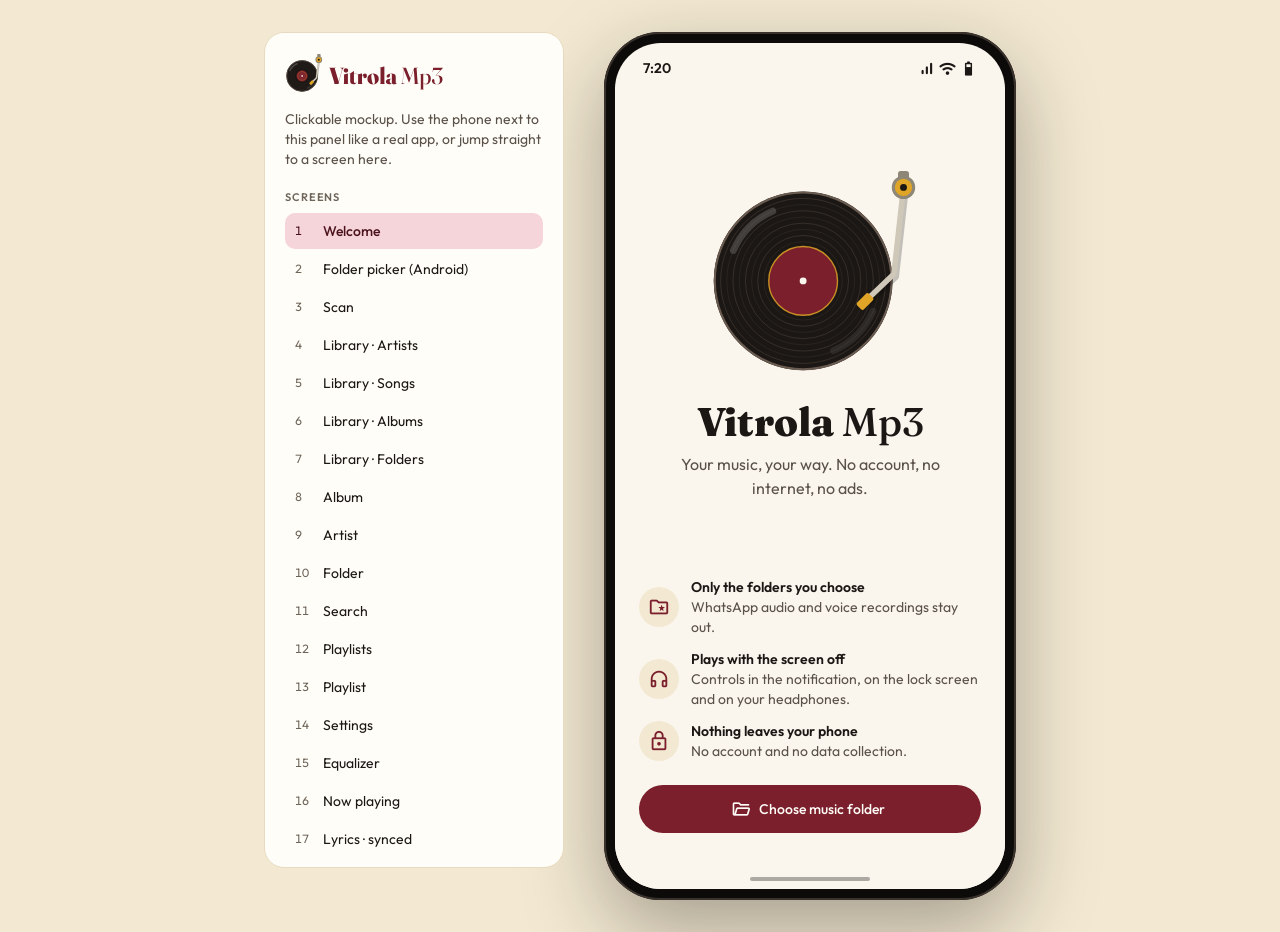
==== commit fcdeb2a2: "Add driving mode: design in the mockup and D24 - D24: simplified full-screen player for the car with" ====
--- a/design/03-mockup/index.html
+++ b/design/03-mockup/index.html
@@ -38,6 +38,8 @@
         <button data-simulate="headphones"><span class="ms">headset_off</span>Disconnect headphones</button>
         <button data-simulate="broken-file"><span class="ms">error</span>Broken file</button>
         <button data-simulate="lost-access"><span class="ms">folder_off</span>Lose folder access</button>
+        <button data-simulate="car"><span class="ms">bluetooth_drive</span>Car Bluetooth connects / disconnects</button>
+        <button data-simulate="rotate"><span class="ms">screen_rotation</span>Rotate phone (driving mode)</button>
         <button data-simulate="reset"><span class="ms">refresh</span>Start over</button>
       </div>
     </div>
--- a/design/03-mockup/mockup.css
+++ b/design/03-mockup/mockup.css
@@ -305,6 +305,159 @@
 .np-extra .icon-btn { color: var(--color-text-2); }
 .np-extra .icon-btn.on { color: var(--color-primary); }
 .timer-tag { font: var(--type-caption); color: var(--color-primary); text-align: center; height: 16px; margin-top: -4px; font-variant-numeric: tabular-nums; }
+
+/* ---------- Driving mode (D24) ---------- */
+.drive { position: absolute; inset: 0; z-index: 25; background: var(--color-background); display: none; padding: 44px 0 20px;
+  grid-template-columns: 1fr; grid-template-rows: auto 1fr auto; grid-template-areas: "top" "body" "tabs"; }
+.drive.open { display: grid; animation: fadeIn var(--duration-medium) var(--easing-standard); }
+@media (max-width: 760px) { .drive { padding-top: 8px; padding-bottom: max(12px, env(safe-area-inset-bottom)); } }
+.dv-top { grid-area: top; display: flex; align-items: center; gap: 12px; padding: 4px 16px 8px; }
+.dv-exit { height: 52px; padding: 0 20px 0 14px; border-radius: var(--radius-full); border: 0; background: var(--color-surface-2); color: var(--color-text); font: var(--type-label); font-size: 17px; display: inline-flex; align-items: center; gap: 8px; cursor: pointer; flex: none; }
+.dv-exit .ms { font-size: 26px; }
+.dv-title { display: flex; align-items: center; gap: 8px; min-width: 0; font: var(--type-label); color: var(--color-text-2); }
+.dv-title span:last-child { white-space: nowrap; overflow: hidden; text-overflow: ellipsis; }
+.dv-body { grid-area: body; min-height: 0; overflow-y: auto; padding: 0 16px; display: flex; flex-direction: column; }
+.dv-tabs { grid-area: tabs; display: grid; grid-template-columns: 1fr 1fr; gap: 10px; padding: 10px 16px 0; }
+.dv-tabs button { height: 72px; border: 0; border-radius: var(--radius-l); background: var(--color-surface-2); color: var(--color-text-2); font: var(--type-label); font-size: 17px; display: flex; align-items: center; justify-content: center; gap: 10px; cursor: pointer; }
+.dv-tabs button .ms { font-size: 30px; }
+.dv-tabs button[aria-current="page"] { background: var(--color-primary-container); color: var(--color-on-primary-container); }
+
+.dv-player { flex: 1; display: flex; flex-direction: column; align-items: center; justify-content: center; gap: 20px; }
+.dv-art { width: min(240px, 62%); aspect-ratio: 1; }
+.dv-art svg { width: 100%; height: 100%; display: block; }
+.dv-info { width: 100%; display: flex; flex-direction: column; gap: 18px; }
+.dv-meta { text-align: center; min-width: 0; }
+.dv-meta h2 { font: 700 30px/1.15 var(--font-brand); margin: 0 0 6px; display: -webkit-box; -webkit-line-clamp: 2; -webkit-box-orient: vertical; overflow: hidden; }
+.dv-meta p { font: 500 20px/1.3 var(--font-ui); color: var(--color-text-2); margin: 0; white-space: nowrap; overflow: hidden; text-overflow: ellipsis; }
+.dv-prog { height: 6px; border-radius: 3px; background: var(--color-surface-3); overflow: hidden; }
+.dv-prog i { display: block; height: 100%; background: var(--color-primary); border-radius: 3px; }
+.dv-times { display: flex; justify-content: space-between; margin-top: 6px; font: var(--type-label); color: var(--color-text-2); font-variant-numeric: tabular-nums; }
+.dv-ctrls { display: flex; align-items: center; justify-content: space-between; }
+.dv-btn { width: 76px; height: 76px; border-radius: 50%; border: 0; background: transparent; color: var(--color-text); display: grid; place-items: center; cursor: pointer; position: relative; flex: none; }
+.dv-btn:hover { background: color-mix(in srgb, var(--color-text) 7%, transparent); }
+.dv-btn .ms { font-size: 48px; }
+.dv-btn:first-child, .dv-btn:last-child { width: 56px; height: 56px; color: var(--color-text-2); }
+.dv-btn:first-child .ms, .dv-btn:last-child .ms { font-size: 32px; }
+.dv-btn.fav-on, .dv-btn.on { color: var(--color-primary) !important; }
+.dv-btn.on::after { content: ""; position: absolute; bottom: 6px; width: 5px; height: 5px; border-radius: 50%; background: currentColor; }
+.dv-play { width: 104px; height: 104px; border-radius: 50%; border: 0; background: var(--color-primary); color: var(--color-on-primary); display: grid; place-items: center; cursor: pointer; box-shadow: var(--elevation-2); flex: none; transition: border-radius var(--duration-medium) var(--easing-standard); }
+.dv-play .ms { font-size: 60px; }
+.dv-play.is-playing { border-radius: 34px; }
+
+.dv-empty { flex: 1; display: flex; flex-direction: column; align-items: center; justify-content: center; gap: 16px; color: var(--color-text-2); }
+.dv-empty > .ms { font-size: 64px; color: var(--color-text-3); }
+.dv-empty h2 { font: var(--type-title); color: var(--color-text); margin: 0; }
+.dv-big { height: 72px; padding: 0 32px; border-radius: var(--radius-full); border: 0; background: var(--color-accent); color: var(--color-on-accent); font: var(--type-label); font-size: 19px; display: inline-flex; align-items: center; gap: 10px; cursor: pointer; }
+
+.dv-tiles { display: grid; grid-template-columns: 1fr 1fr; gap: 12px; padding: 4px 0 8px; }
+.dv-tile { min-height: 120px; border: 0; border-radius: var(--radius-l); background: var(--color-surface-2); color: var(--color-text); padding: 16px; display: flex; flex-direction: column; justify-content: space-between; align-items: flex-start; text-align: left; font: var(--type-label); font-size: 19px; cursor: pointer; }
+.dv-tile .ms { font-size: 36px; color: var(--color-primary); }
+.dv-tile.accent { grid-column: 1 / -1; min-height: 96px; flex-direction: row; align-items: center; justify-content: flex-start; gap: 14px; background: var(--color-accent); color: var(--color-on-accent); }
+.dv-tile.accent .ms { color: inherit; }
+.dv-list { display: flex; flex-direction: column; gap: 8px; padding-bottom: 8px; }
+.dv-row { min-height: 76px; border: 0; border-radius: var(--radius-l); background: var(--color-surface-2); color: var(--color-text); display: grid; grid-template-columns: 52px 1fr; grid-template-rows: auto auto; column-gap: 14px; align-items: center; text-align: left; padding: 12px 16px; font: var(--type-label); font-size: 19px; cursor: pointer; }
+.dv-row small { grid-column: 2; font: var(--type-body-s); color: var(--color-text-2); }
+.dv-row .dv-mosaic { grid-row: 1 / 3; width: 52px; height: 52px; border-radius: var(--radius-s); overflow: hidden; }
+.dv-row .dv-mosaic > * { width: 100%; height: 100%; }
+.dv-row.back { background: transparent; grid-template-columns: 32px 1fr; min-height: 60px; font-size: 20px; }
+.dv-row.back .ms { font-size: 28px; }
+.dv-none { color: var(--color-text-2); text-align: center; font: var(--type-body); }
+.sheet .sheet-note { margin: -6px 20px 12px; font: var(--type-body-s); color: var(--color-text-2); }
+.sys-dialog .box > .ms { display: block; text-align: center; font-size: 28px; color: #0B57D0; margin-bottom: 12px; }
+:root[data-theme="dark"] .sys-dialog .box > .ms { color: #A8C7FA; }
+.sys-dialog .acts.col { flex-direction: column; align-items: stretch; gap: 4px; }
+.sys-dialog .acts.col button { text-align: center; padding: 12px; }
+
+/* Landscape (phone in a car mount): side rail with Exit and the tabs */
+@media (min-width: 761px) {
+  .phone.landscape { width: 868px; height: 412px; }
+  .phone.landscape .app { width: 846px; height: 390px; }
+  .phone.landscape .drive { padding: 30px 16px 12px 0; grid-template-columns: 132px 1fr; grid-template-rows: auto 1fr; grid-template-areas: "top body" "tabs body"; }
+  .phone.landscape .dv-top { padding: 0 12px 8px 16px; }
+  .phone.landscape .dv-exit { width: 100%; justify-content: center; }
+  .phone.landscape .dv-title { display: none; }
+  .phone.landscape .dv-tabs { grid-template-columns: 1fr; grid-auto-rows: 1fr; padding: 0 12px 0 16px; }
+  .phone.landscape .dv-tabs button { height: auto; flex-direction: column; gap: 4px; font-size: 15px; }
+  .phone.landscape .dv-body { padding: 0 0 0 8px; }
+  .phone.landscape .dv-player { flex-direction: row; gap: 36px; padding: 0 8px; }
+  .phone.landscape .dv-art { width: 200px; flex: none; }
+  .phone.landscape .dv-info { flex: 1; min-width: 0; }
+  .phone.landscape .dv-meta { text-align: left; }
+  .phone.landscape .dv-tiles { grid-template-columns: 1fr 1fr 1fr; }
+  .phone.landscape .dv-tile.accent { grid-column: auto; flex-direction: column; align-items: flex-start; justify-content: space-between; min-height: 120px; }
+  .phone.landscape .statusbar { padding-left: 32px; padding-right: 32px; }
+}
+
+/* ---------- Equalizer (D23) ---------- */
+.eqz-page { padding-bottom: 24px; }
+.eqz { display: flex; flex-direction: column; gap: 4px; }
+.eqz-switch { margin: 0 16px 8px; background: var(--color-surface); border: 1px solid var(--color-border); border-radius: var(--radius-l); }
+.sheet .eqz-switch { background: var(--color-surface-2); border-color: transparent; }
+.eqz-presets { padding-bottom: 8px; }
+.eqz-graph, .eqz-bass { transition: opacity var(--duration-medium) var(--easing-standard); }
+.eqz.off .eqz-graph, .eqz.off .eqz-bass, .eqz.off .eqz-presets { opacity: .45; }
+.eqz-graph { display: grid; grid-template-columns: 30px 1fr; grid-template-rows: 200px auto; column-gap: 6px; padding: 8px 16px 0 10px; }
+.eqz-scale { display: flex; flex-direction: column; justify-content: space-between; padding: 12px 0; font: var(--type-caption); color: var(--color-text-3); text-align: right; font-variant-numeric: tabular-nums; }
+.eqz-plot { position: relative; border-radius: var(--radius-m); background: color-mix(in srgb, var(--color-text) 4%, transparent); }
+.eqz-plot svg { position: absolute; inset: 0; width: 100%; height: 100%; }
+.eqz-plot .zero { stroke: var(--color-border-strong); stroke-width: 1; stroke-dasharray: 4 4; vector-effect: non-scaling-stroke; }
+.eqz-plot .line { fill: none; stroke: var(--color-primary); stroke-width: 2.5; vector-effect: non-scaling-stroke; }
+.eqz-plot .area { fill: var(--color-primary); fill-opacity: .1; }
+.eqz-bands { position: absolute; inset: 0; display: grid; grid-template-columns: repeat(10, 1fr); }
+.eqz-band { position: relative; cursor: ns-resize; touch-action: none; outline: none; }
+.eqz-band .trk { position: absolute; left: 50%; top: 6%; bottom: 6%; width: 2px; margin-left: -1px; border-radius: 1px; background: var(--color-border); }
+.eqz-band .thumb { position: absolute; left: 50%; width: 16px; height: 16px; margin: -8px 0 0 -8px; border-radius: 50%; background: var(--color-accent); border: 3px solid var(--color-surface); box-shadow: var(--elevation-1); transition: transform var(--duration-fast) var(--easing-standard); }
+.eqz-band .thumb b { position: absolute; bottom: calc(100% + 8px); left: 50%; transform: translateX(-50%); white-space: nowrap; font: var(--type-caption); font-weight: 600; font-variant-numeric: tabular-nums; color: var(--color-on-primary); background: var(--color-primary); padding: 2px 6px; border-radius: var(--radius-xs); opacity: 0; pointer-events: none; transition: opacity var(--duration-fast); }
+.eqz-band.active .thumb, .eqz-band:focus-visible .thumb { transform: scale(1.25); }
+.eqz-band.active .thumb b, .eqz-band:focus-visible .thumb b { opacity: 1; }
+.eqz-freqs { grid-column: 2; display: grid; grid-template-columns: repeat(10, 1fr); padding-top: 6px; font: var(--type-caption); color: var(--color-text-2); text-align: center; font-variant-numeric: tabular-nums; }
+.eqz-bass { padding: 16px 16px 0 46px; }
+.eqz-bass-head { display: flex; justify-content: space-between; font: var(--type-label); }
+.eqz-bass-head span:last-child { color: var(--color-text-2); font-variant-numeric: tabular-nums; }
+.eqz-bass .np-seek { padding: 4px 0 0; }
+
+/* ---------- Lyrics (D21) ---------- */
+.np-top .src .ar { display: block; font: var(--type-caption); color: var(--color-text-2); white-space: nowrap; overflow: hidden; text-overflow: ellipsis; }
+.ly-disc { width: 48px; height: 48px; padding: 3px; border: 0; background: none; border-radius: 50%; cursor: pointer; flex: none; }
+.ly-disc svg { width: 100%; height: 100%; display: block; }
+.ly-auto { position: absolute; right: 16px; bottom: 8px; width: 44px; height: 44px; color: var(--color-text-2); }
+.ly-auto.on { color: var(--color-primary); }
+.ly-auto.on::after { bottom: 5px; }
+.ly-wrap { position: relative; flex: 1; min-height: 0; }
+.ly-scroll { position: relative; height: 100%; overflow-y: auto; padding: 28px 28px 200px; scrollbar-width: none;
+  -webkit-mask-image: linear-gradient(transparent, #000 36px, #000 calc(100% - 64px), transparent);
+  mask-image: linear-gradient(transparent, #000 36px, #000 calc(100% - 64px), transparent); }
+.ly-scroll::-webkit-scrollbar { display: none; }
+.ly-lines { display: flex; flex-direction: column; align-items: flex-start; gap: 2px; }
+.ly-line { font: 600 22px/1.3 var(--font-ui); text-align: left; color: var(--color-text-2); opacity: .6; background: none; border: 0; padding: 6px 8px; margin: 0 -8px; border-radius: var(--radius-s); cursor: pointer;
+  transition: color var(--duration-medium) var(--easing-standard), opacity var(--duration-medium) var(--easing-standard); }
+.ly-line:hover { background: color-mix(in srgb, var(--color-text) 6%, transparent); }
+.ly-line.past { opacity: .38; }
+.ly-line.cur { color: var(--color-primary); opacity: 1; }
+.ly-gap { display: flex; gap: 6px; padding: 16px 8px; opacity: .4; transition: opacity var(--duration-medium); }
+.ly-gap i { width: 8px; height: 8px; border-radius: 50%; background: var(--color-text-2); }
+.ly-gap.cur { opacity: 1; }
+.ly-gap.cur i { background: var(--color-accent); animation: ly-dot 1200ms var(--easing-standard) infinite; }
+.ly-gap.cur i:nth-child(2) { animation-delay: 200ms; }
+.ly-gap.cur i:nth-child(3) { animation-delay: 400ms; }
+.paused .ly-gap.cur i { animation-play-state: paused; }
+@keyframes ly-dot { 0%, 100% { transform: scale(.6); opacity: .5; } 50% { transform: scale(1); opacity: 1; } }
+.ly-plain { white-space: pre-wrap; font: 500 19px/1.5 var(--font-ui); color: var(--color-text); }
+.ly-note { display: flex; align-items: center; gap: 8px; width: fit-content; font: var(--type-caption); color: var(--color-text-2); background: var(--color-surface-2); border-radius: var(--radius-full); padding: 6px 14px 6px 10px; margin-bottom: 20px; }
+.ly-note .ms { font-size: 18px; }
+.ly-from { margin-top: 32px; font: var(--type-caption); color: var(--color-text-3); }
+.ly-scroll:has(.ly-empty) { padding-bottom: 28px; }
+.ly-empty { min-height: 100%; display: grid; place-items: center; }
+.ly-empty .empty { padding: 0 8px; }
+.ly-back { position: absolute; left: 50%; bottom: 8px; transform: translateX(-50%); height: 40px; padding: 0 18px 0 14px; box-shadow: var(--elevation-2); }
+.ly-back[hidden] { display: none; }
+.ly-back .ms { font-size: 20px; }
+.ly-controls { padding: 4px 16px 0; }
+.ly-controls > .icon-btn:first-child, .ly-controls > .icon-btn:last-child { color: var(--color-text-2); }
+.ly-controls > .icon-btn.on { color: var(--color-primary); }
+.play.sm { width: 60px; height: 60px; }
+.play.sm .ms { font-size: 34px; }
+.play.sm.is-playing { border-radius: 20px; }
 
 /* ---------- Overlays: sheets, dialogs, snackbars ---------- */
 .overlay { position: absolute; inset: 0; z-index: 30; pointer-events: none; }
@@ -392,7 +545,7 @@
 .lock .hint { margin-top: auto; padding-bottom: 40px; text-align: center; font-size: 12px; opacity: .6; }
 
 @media (prefers-reduced-motion: reduce) {
-  .playing .rotor, .slowing .rotor, .eq i { animation: none !important; }
+  .playing .rotor, .slowing .rotor, .eq i, .ly-gap i { animation: none !important; }
   *, *::before, *::after { transition-duration: 1ms !important; animation-duration: 1ms !important; }
 }
 
